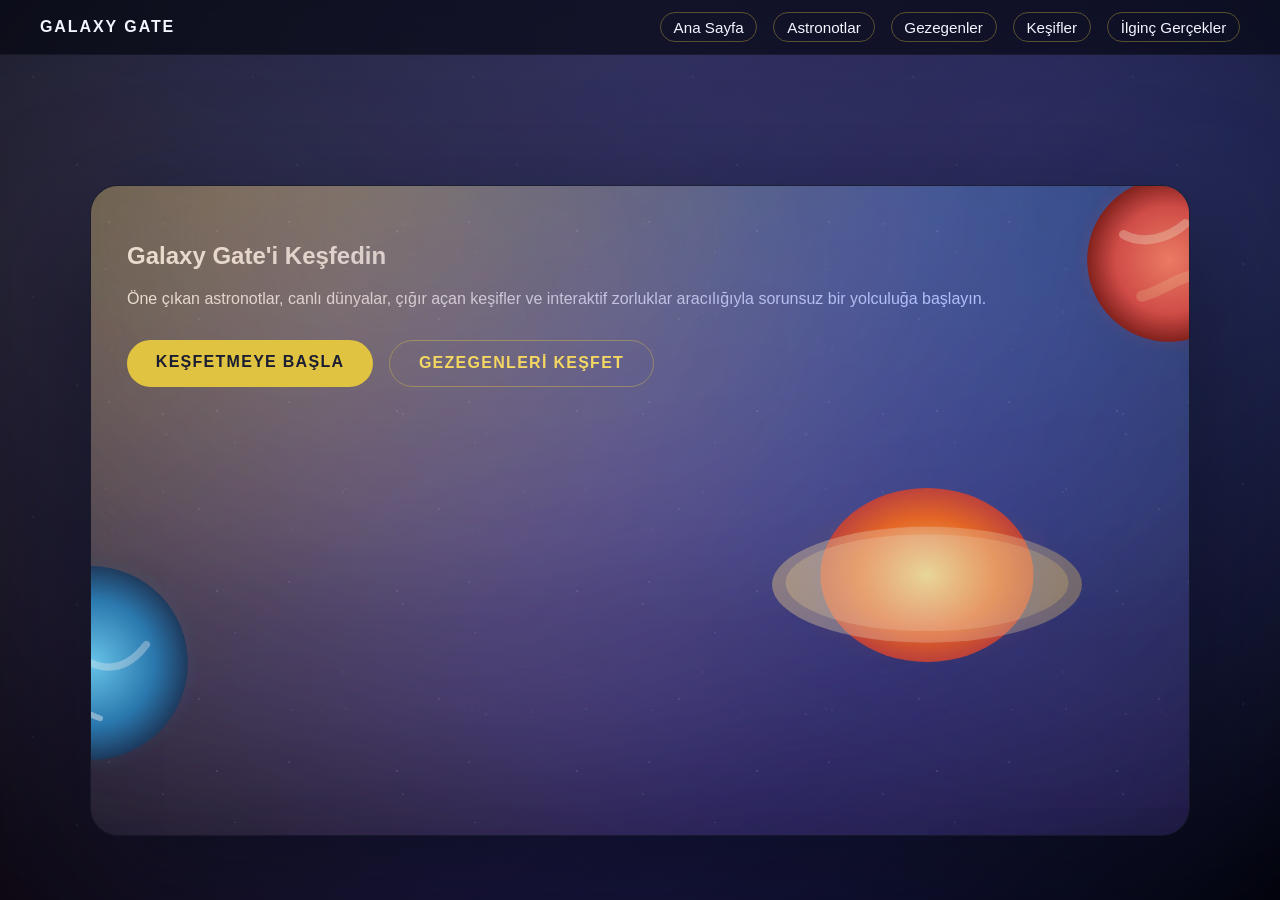
==== index.html @ 599e524f "Fix Vercel deployment: Move index.html to root and update all paths" ====
<!DOCTYPE html>
<html lang="tr">
  <head>
    <meta charset="utf-8">
    <meta name="viewport" content="width=device-width, initial-scale=1">
    <title>Galaxy Gate</title>
    <link rel="stylesheet" href="CSS/home.css">
  </head>
  <body>
    <header class="top-bar">
      <div class="top-bar__brand">Galaxy Gate</div>
      <nav class="top-bar__nav">
        <a href="#hero">Ana Sayfa</a>
        <a href="#astronauts">Astronotlar</a>
        <a href="#planets">Gezegenler</a>
        <a href="#discoveries">Keşifler</a>
        <a href="#facts">İlginç Gerçekler</a>
      </nav>
    </header>

    <main class="sections">
      <section id="hero" class="gg-section gg-section--hero is-active">
        <div class="section-inner">
          <div class="hero-backdrop">
            <div class="hero-backdrop__gradient"></div>
            <div class="hero-backdrop__stars"></div>
            <img src="images/planets/backdrop-blue.svg" alt="Mavi gezegen" class="hero-backdrop__planet hero-backdrop__planet--blue">
            <img src="images/planets/backdrop-red.svg" alt="Kırmızı gezegen" class="hero-backdrop__planet hero-backdrop__planet--red">
          </div>
          <div class="hero-background"></div>
          <div class="hero-sky"></div>
          <div class="hero-stars"></div>
          <div class="hero-celestials">
            <img src="images/planets/earth.svg" alt="Dünya" class="hero-planet hero-planet--earth">
            <img src="images/planets/mars.svg" alt="Mars" class="hero-planet hero-planet--mars">
            <img src="images/planets/saturn.svg" alt="Satürn" class="hero-planet hero-planet--saturn">
          </div>
          <div class="section-content">
            <h1>Galaxy Gate'i Keşfedin</h1>
            <p>Öne çıkan astronotlar, canlı dünyalar, çığır açan keşifler ve interaktif zorluklar aracılığıyla sorunsuz bir yolculuğa başlayın.</p>
            <div class="cta-row">
              <a href="#astronauts" class="cta">Keşfetmeye Başla</a>
              <a href="HTML/planets.html" class="cta cta--secondary">Gezegenleri Keşfet</a>
            </div>
          </div>
        </div>
      </section>

      <section id="astronauts" class="gg-section feature-section">
        <div class="feature-content">
          <h2 class="section-title">Astronotlar</h2>
          <p class="section-subtitle">Uzayı keşfeden cesur kaşifleri tanıyın</p>
          
          <div class="astronauts-preview">
            <div class="astronaut-preview-card">
              <img src="images/astronauts/neil-armstrong.jpg" alt="Neil Armstrong">
              <div class="card-info">
                <h4>Neil Armstrong</h4>
                <p>Ay'da yürüyen ilk kişi</p>
              </div>
            </div>
            <div class="astronaut-preview-card">
              <img src="images/astronauts/chris-hadfield.jpg" alt="Chris Hadfield">
              <div class="card-info">
                <h4>Chris Hadfield</h4>
                <p>ISS Komutanı</p>
              </div>
            </div>
            <div class="astronaut-preview-card">
              <img src="images/astronauts/christina-koch.jpg" alt="Christina Koch">
              <div class="card-info">
                <h4>Christina Koch</h4>
                <p>Rekor kıran astronot</p>
              </div>
            </div>
            <div class="astronaut-preview-card">
              <img src="images/astronauts/thomas-pesquet.jpg" alt="Thomas Pesquet">
              <div class="card-info">
                <h4>Thomas Pesquet</h4>
                <p>ESA Astronotu</p>
              </div>
            </div>
          </div>
          
          <div class="cta-center">
            <a href="HTML/astronauts.html" class="cta">Tüm Astronotları Gör</a>
          </div>
        </div>
      </section>

      <section id="planets" class="gg-section feature-section">
        <div class="feature-content">
          <h2 class="section-title">Gezegenler</h2>
          <p class="section-subtitle">Güneş sistemimizdeki sekiz gezegeni keşfedin</p>
          
          <div class="planets-preview">
            <div class="planet-preview-item">
              <span class="planet-icon">☿️</span>
              <h4>Merkür</h4>
              <p>En yakın gezegen</p>
            </div>
            <div class="planet-preview-item">
              <span class="planet-icon">♀️</span>
              <h4>Venüs</h4>
              <p>En sıcak gezegen</p>
            </div>
            <div class="planet-preview-item">
              <span class="planet-icon">🌍</span>
              <h4>Dünya</h4>
              <p>Evimiz</p>
            </div>
            <div class="planet-preview-item">
              <span class="planet-icon">♂️</span>
              <h4>Mars</h4>
              <p>Kırmızı gezegen</p>
            </div>
            <div class="planet-preview-item">
              <span class="planet-icon">♃</span>
              <h4>Jüpiter</h4>
              <p>En büyük gezegen</p>
            </div>
            <div class="planet-preview-item">
              <span class="planet-icon">♄</span>
              <h4>Satürn</h4>
              <p>Halkalı gezegen</p>
            </div>
            <div class="planet-preview-item">
              <span class="planet-icon">♅</span>
              <h4>Uranüs</h4>
              <p>Yan yatık gezegen</p>
            </div>
            <div class="planet-preview-item">
              <span class="planet-icon">♆</span>
              <h4>Neptün</h4>
              <p>En uzak gezegen</p>
            </div>
          </div>
          
          <div class="cta-center">
            <a href="HTML/planets.html" class="cta">Tüm Gezegenleri Keşfet</a>
          </div>
        </div>
      </section>

      <section id="discoveries" class="gg-section feature-section">
        <div class="feature-content">
          <h2 class="section-title">Keşifler</h2>
          <p class="section-subtitle">NASA'nın ötegezegen keşiflerini keşfedin</p>
          
          <div class="feature-grid">
            <div class="feature-card">
              <h3>Proxima Centauri b</h3>
              <p>Dünya'ya sadece 4.2 ışık yılı uzaklıkta bilinen en yakın ötegezegen, potansiyel olarak yaşanabilir kayalık dünya.</p>
              <a href="HTML/discoveries.html">Daha Fazla Bilgi</a>
            </div>
            <div class="feature-card">
              <h3>TRAPPIST-1 Sistemi</h3>
              <p>Yedi Dünya boyutundaki gezegenden oluşan ünlü sistem, yaşamı destekleme potansiyeli yüksek.</p>
              <a href="HTML/discoveries.html">Daha Fazla Bilgi</a>
            </div>
            <div class="feature-card">
              <h3>Kepler-452b</h3>
              <p>"Dünya 2.0" olarak adlandırılan, Güneş benzeri bir yıldızın etrafındaki yaşanabilir bölgede kayalık gezegen.</p>
              <a href="HTML/discoveries.html">Daha Fazla Bilgi</a>
            </div>
          </div>
        </div>
      </section>

      <section id="facts" class="gg-section feature-section">
        <div class="feature-content">
          <h2 class="section-title">İlginç Gerçekler</h2>
          <p class="section-subtitle">Uzayın büyüleyici dünyasından şaşırtıcı bilgiler keşfedin</p>
          
          <div class="feature-grid">
            <div class="feature-card">
              <h3>🌍 Dünya'nın Hızı</h3>
              <p>Dünya, Güneş etrafında saatte yaklaşık 107,000 km hızla dönüyor. Bu, bir jet uçağından 30 kat daha hızlı!</p>
              <a href="HTML/facts.html">Daha Fazla Bilgi</a>
            </div>
            <div class="feature-card">
              <h3>☀️ Güneş'in Büyüklüğü</h3>
              <p>Güneş o kadar büyük ki, içine 1.3 milyon Dünya sığabilir. Kütlesi Güneş sisteminin %99.86'sını oluşturur.</p>
              <a href="HTML/facts.html">Daha Fazla Bilgi</a>
            </div>
            <div class="feature-card">
              <h3>🪐 Satürn'ün Halkaları</h3>
              <p>Satürn'ün halkaları çoğunlukla buz parçacıklarından oluşur. Bazı parçacıklar bir ev kadar büyük olabilir!</p>
              <a href="HTML/facts.html">Daha Fazla Bilgi</a>
            </div>
          </div>
        </div>
      </section>

      <section id="footer" class="gg-section">
        <div class="section-inner section-inner--foot">
          <div class="section-content">
            <h2 class="footer-heading">Galaxy Gate</h2>
            <p class="footer-description">Uzay meraklıları ve meraklı zihinler için hafif bir destinasyon. Canlı arşivlere, canlı gezegen turlarına ve interaktif zorluklara dalın.</p>
            <p class="footer-links">
              <a href="HTML/astronauts.html">Astronotlar</a>
              <a href="HTML/planets.html">Gezegenler</a>
              <a href="HTML/discoveries.html">Keşifler</a>
              <a href="HTML/facts.html">İlginç Gerçekler</a>
            </p>
          </div>
        </div>
      </section>
    </main>
  </body>
</html>
---- CSS/home.css ----
:root {
  color-scheme: dark;
  --bg-gradient: radial-gradient(circle at top, #1c2040 0%, #050713 70%, #010104 100%);
  --text-primary: #f3f5ff;
  --text-secondary: #c3c6f2;
  --accent: #e0c341;
  --accent-strong: #f5d861;
  --surface: rgba(7, 9, 18, 0.72);
  --card-bg: rgba(12, 14, 28, 0.85);
  --border-light: rgba(255, 255, 255, 0.05);
  --shadow: 0 20px 60px rgba(0, 0, 0, 0.4);
  --transition: 320ms cubic-bezier(0.22, 1, 0.36, 1);
  --transition-fast: 200ms cubic-bezier(0.22, 1, 0.36, 1);
  --font-primary: "Segoe UI", "Cairo", sans-serif;
  --top-offset: clamp(4.5rem, 9vh, 5.5rem);
}

*,
*::before,
*::after {
  box-sizing: border-box;
}

html {
  scroll-behavior: smooth;
}

html,
body {
  margin: 0;
  padding: 0;
  background: radial-gradient(circle at 20% 20%, rgba(64, 76, 168, 0.25), transparent 55%),
    radial-gradient(circle at 80% 15%, rgba(128, 83, 196, 0.22), transparent 60%),
    radial-gradient(circle at 50% 80%, rgba(18, 37, 112, 0.35), transparent 70%),
    var(--bg-gradient);
  color: var(--text-primary);
  font-family: var(--font-primary);
  overflow-y: auto;
  overflow-x: hidden;
  min-height: 100vh;
}

body::before {
  content: "";
  position: fixed;
  inset: -10% -20% -30% -20%;
  background: radial-gradient(circle at 10% 15%, rgba(255, 198, 92, 0.15), transparent 55%),
    radial-gradient(circle at 85% 20%, rgba(73, 135, 255, 0.28), transparent 45%),
    radial-gradient(circle at 40% 75%, rgba(151, 85, 255, 0.18), transparent 60%);
  filter: blur(140px);
  opacity: 0.75;
  pointer-events: none;
  z-index: 0;
}

body::after {
  content: "";
  position: fixed;
  inset: 0;
  background-image:
    radial-gradient(1px 1px at 15% 35%, rgba(255, 255, 255, 0.45), transparent),
    radial-gradient(1.4px 1.4px at 65% 20%, rgba(255, 255, 255, 0.35), transparent),
    radial-gradient(1.2px 1.2px at 35% 75%, rgba(255, 255, 255, 0.4), transparent);
  background-size: 220px 220px;
  mix-blend-mode: screen;
  opacity: 0.35;
  animation: driftStars 28s linear infinite;
  pointer-events: none;
  z-index: 0;
}

a {
  color: inherit;
  text-decoration: none;
}

a:focus-visible,
button:focus-visible {
  outline: 3px solid var(--accent);
  outline-offset: 4px;
}

.top-bar {
  position: fixed;
  top: 0;
  left: 0;
  right: 0;
  z-index: 30;
  display: flex;
  align-items: center;
  justify-content: space-between;
  padding: 0.75rem 2.5rem;
  background: rgba(4, 6, 15, 0.65);
  backdrop-filter: blur(18px);
  border-bottom: 1px solid rgba(255, 255, 255, 0.04);
}

.top-bar__brand {
  font-weight: 700;
  letter-spacing: 0.12em;
  text-transform: uppercase;
}

.top-bar__nav {
  display: flex;
  align-items: center;
  gap: 1rem;
  font-size: 0.95rem;
  flex-wrap: wrap;
}

.top-bar__nav a {
  padding: 0.35rem 0.8rem;
  border-radius: 999px;
  border: 1px solid rgba(224, 195, 65, 0.35);
  transition: background 200ms ease, color 200ms ease;
}

.top-bar__nav a:hover,
.top-bar__nav a:focus-visible {
  background: rgba(224, 195, 65, 0.16);
  color: var(--accent-strong);
}

.sections {
  position: relative;
  height: 100vh;
  overflow-y: auto;
  scroll-snap-type: y mandatory;
  scroll-behavior: smooth;
  padding-left: 0;
  perspective: 1200px;
  scroll-padding-top: var(--top-offset);
  z-index: 1;
}

.gg-section:first-of-type {
  padding-top: calc(6.5rem + var(--top-offset));
}

.gg-section {
  min-height: 100vh;
  scroll-snap-align: start;
  position: relative;
  display: flex;
  align-items: stretch;
  padding: 6.5rem 6vw 4rem;
  transform-style: preserve-3d;
  transform: translateZ(0) scale(1) !important;
  transition: transform var(--transition), opacity var(--transition);
  opacity: 1 !important;
}

.gg-section.is-active {
  transform: translateZ(0) scale(1);
  opacity: 1;
}

.feature-section {
  min-height: 100vh;
  display: flex;
  align-items: center;
  justify-content: center;
  padding: 6.5rem 6vw 4rem;
  transform: translateZ(0) scale(1) !important;
  opacity: 1 !important;
}

.gg-section--hero .section-inner {
  background: rgba(8, 10, 24, 0.72);
  border: 1px solid var(--border-light);
  box-shadow: 0 40px 120px rgba(7, 9, 20, 0.55);
}

.section-inner {
  position: relative;
  width: min(1100px, 100%);
  margin-left: auto;
  margin-right: auto;
  padding: clamp(2rem, 4vh, 3rem);
  background: var(--surface);
  border-radius: 28px;
  border: 1px solid rgba(255, 255, 255, 0.04);
  box-shadow: var(--shadow);
  display: flex;
  flex-direction: column;
  gap: 2rem;
  overflow: hidden;
}

.section-inner::before {
  content: "";
  position: absolute;
  inset: -40% -20% 40% -20%;
  background: radial-gradient(circle at 30% 20%, rgba(224, 195, 65, 0.25), transparent 55%),
    radial-gradient(circle at 80% 10%, rgba(99, 147, 255, 0.18), transparent 55%),
    radial-gradient(circle at 50% 80%, rgba(91, 66, 255, 0.12), transparent 65%);
  filter: blur(40px);
  opacity: 0.85;
  pointer-events: none;
}

.section-inner::after {
  content: "";
  position: absolute;
  inset: 0;
  background-image: 
    radial-gradient(1px 1px at 10% 20%, rgba(255, 255, 255, 0.6), transparent),
    radial-gradient(1.5px 1.5px at 70% 25%, rgba(255, 255, 255, 0.4), transparent),
    radial-gradient(1px 1px at 40% 70%, rgba(255, 255, 255, 0.35), transparent);
  background-size: 180px 180px;
  mix-blend-mode: screen;
  opacity: 0.45;
  pointer-events: none;
  animation: driftStars 18s linear infinite;
}

@keyframes driftStars {
  from {
    background-position: 0 0, 0 0, 0 0;
  }
  to {
    background-position: 120px 160px, -140px 120px, 80px -140px;
  }
}

.cta-row {
  display: flex;
  flex-wrap: wrap;
  gap: 1rem;
  margin-top: 2rem;
}

.cta {
  position: relative;
  overflow: hidden;
  padding: 0.85rem 1.8rem;
  border-radius: 999px;
  background: var(--accent);
  color: #1b1d31;
  font-weight: 700;
  letter-spacing: 0.08em;
  text-transform: uppercase;
}

.cta--secondary {
  background: transparent;
  border: 1px solid rgba(224, 195, 65, 0.4);
  color: var(--accent-strong);
}

.cta::after {
  content: "";
  position: absolute;
  inset: 0;
  background: linear-gradient(120deg, rgba(255, 255, 255, 0.35) 0%, rgba(255, 255, 255, 0) 40%);
  transform: translateX(-100%);
  transition: transform 500ms ease;
}

.cta:hover::after {
  transform: translateX(120%);
}

.hero-background {
  position: absolute;
  inset: -25% -15%;
  background: radial-gradient(circle at 30% 20%, rgba(255, 215, 125, 0.28), transparent 55%),
    radial-gradient(circle at 70% 15%, rgba(96, 140, 255, 0.22), transparent 60%),
    radial-gradient(circle at 50% 85%, rgba(146, 91, 255, 0.18), transparent 70%);
  filter: blur(60px);
  opacity: 0.9;
  animation: heroPulse 16s ease-in-out infinite;
  pointer-events: none;
}

@keyframes heroPulse {
  0%, 100% {
    transform: scale(0.95);
    opacity: 0.8;
  }
  50% {
    transform: scale(1.05);
    opacity: 1;
  }
}

@media (max-width: 1100px) {
  .sections {
    padding-left: 0;
  }
}

@media (max-width: 780px) {
  body {
    overflow: auto;
  }

  .top-bar {
    padding: 0.65rem 1.2rem;
    flex-wrap: wrap;
    gap: 0.75rem;
  }

  .top-bar__nav {
    flex-wrap: wrap;
    justify-content: flex-start;
  }

  .sections {
    height: auto;
    overflow: visible;
    perspective: none;
  }

  .gg-section {
    min-height: auto;
    padding: 6rem 1.8rem 3rem;
    transform: none !important;
    opacity: 1 !important;
  }
}

@media (prefers-reduced-motion: reduce) {
  *,
  *::before,
  *::after {
    animation-duration: 0.01ms !important;
    animation-iteration-count: 1 !important;
    transition-duration: 0.01ms !important;
    scroll-behavior: auto !important;
  }

  .sections {
    perspective: none;
  }

  .gg-section {
    transform: none !important;
    opacity: 1 !important;
  }
}

.hero-sky {
  position: absolute;
  inset: -40% -25% 10% -25%;
  background:
    radial-gradient(circle at 20% 15%, rgba(255, 238, 186, 0.12), transparent 45%),
    radial-gradient(circle at 75% 20%, rgba(110, 182, 255, 0.18), transparent 50%),
    radial-gradient(circle at 40% 85%, rgba(117, 94, 255, 0.22), transparent 65%);
  filter: blur(70px);
  opacity: 0.85;
  animation: heroDrift 26s ease-in-out infinite;
  pointer-events: none;
}

.hero-stars {
  position: absolute;
  inset: 0;
  background-image: radial-gradient(1px 1px at 30% 20%, rgba(255, 255, 255, 0.6), transparent),
    radial-gradient(1px 1px at 60% 35%, rgba(255, 255, 255, 0.4), transparent),
    radial-gradient(1.5px 1.5px at 45% 70%, rgba(255, 255, 255, 0.35), transparent);
  background-size: 240px 190px;
  animation: driftStars 20s linear infinite reverse;
  pointer-events: none;
  opacity: 0.45;
}

@keyframes heroDrift {
  0%, 100% {
    transform: translate3d(0, 0, 0) scale(0.98);
  }
  50% {
    transform: translate3d(6%, -4%, 0) scale(1.04);
  }
}

.hero-celestials {
  position: absolute;
  inset: 0;
  pointer-events: none;
  z-index: 1;
}

.hero-planet {
  position: absolute;
  opacity: 0.9;
  animation: floatPlanet 18s ease-in-out infinite;
}

.hero-planet--earth {
  width: 240px;
  bottom: 8%;
  left: -120px;
  animation-delay: -4s;
}

.hero-planet--mars {
  width: 200px;
  top: -4%;
  right: -80px;
  animation-duration: 22s;
  animation-delay: -8s;
}

.hero-planet--saturn {
  width: 310px;
  top: 42%;
  left: 62%;
  max-width: 45vw;
  transform-origin: center;
  animation-duration: 24s;
  animation-delay: -2s;
}

@keyframes floatPlanet {
  0%, 100% {
    transform: translate3d(0, 0, 0) scale(1);
  }
  50% {
    transform: translate3d(0, -16px, 0) scale(1.03);
  }
}

.hero-backdrop {
  position: absolute;
  inset: -20% -25% -10% -25%;
  overflow: visible;
  z-index: 0;
  pointer-events: none;
}

.hero-backdrop__gradient {
  position: absolute;
  inset: 0;
  background:
    radial-gradient(circle at 15% 35%, rgba(255, 214, 163, 0.25), transparent 55%),
    radial-gradient(circle at 65% 20%, rgba(115, 173, 255, 0.18), transparent 60%),
    radial-gradient(circle at 85% 70%, rgba(141, 98, 255, 0.22), transparent 65%);
  filter: blur(55px);
  opacity: 0.75;
  animation: heroGlow 28s ease-in-out infinite;
}

@keyframes heroGlow {
  0%, 100% {
    transform: translate3d(0, 0, 0) scale(1);
  }
  50% {
    transform: translate3d(-6%, 4%, 0) scale(1.04);
  }
}

.hero-backdrop__stars {
  position: absolute;
  inset: -10% -10% -10% -5%;
  background-image:
    radial-gradient(1px 1px at 10% 10%, rgba(255, 255, 255, 0.45), transparent),
    radial-gradient(1.2px 1.2px at 55% 35%, rgba(255, 255, 255, 0.35), transparent),
    radial-gradient(1px 1px at 80% 70%, rgba(255, 255, 255, 0.4), transparent),
    radial-gradient(2px 2px at 35% 65%, rgba(255, 255, 255, 0.22), transparent);
  background-size: 180px 180px, 240px 220px, 210px 200px, 320px 280px;
  animation: driftStars 30s linear infinite;
  mix-blend-mode: screen;
  opacity: 0.4;
}

.hero-backdrop__planet {
  position: absolute;
  opacity: 0.65;
  animation: floatPlanet 26s ease-in-out infinite;
}

.hero-backdrop__planet--blue {
  width: clamp(120px, 18vw, 220px);
  bottom: -18%;
  left: -12%;
  animation-delay: -5s;
}

.hero-backdrop__planet--red {
  width: clamp(140px, 20vw, 240px);
  top: -22%;
  right: -10%;
  animation-duration: 32s;
  animation-delay: -12s;
}

.section-inner--foot {
  max-width: min(960px, 90vw);
  margin-left: auto;
  margin-right: auto;
  padding: clamp(2.6rem, 6vh, 4rem) clamp(2.5rem, 6vw, 4.8rem);
  background: rgba(10, 14, 30, 0.78);
  border-radius: 34px;
  border: 1px solid var(--border-light);
  box-shadow: 0 40px 140px rgba(7, 10, 26, 0.55);
  position: relative;
  overflow: hidden;
}

.section-inner--foot::before {
  content: "";
  position: absolute;
  inset: -40% -20% 30% -20%;
  background:
    radial-gradient(circle at 25% 20%, rgba(255, 221, 150, 0.26), transparent 60%),
    radial-gradient(circle at 70% 15%, rgba(145, 170, 255, 0.18), transparent 60%),
    radial-gradient(circle at 55% 85%, rgba(147, 104, 255, 0.22), transparent 65%);
  filter: blur(50px);
  opacity: 0.75;
  pointer-events: none;
}

.section-inner--foot::after {
  content: "";
  position: absolute;
  inset: 0;
  background-image:
    radial-gradient(1px 1px at 15% 20%, rgba(255, 255, 255, 0.5), transparent),
    radial-gradient(1.2px 1.2px at 65% 25%, rgba(255, 255, 255, 0.35), transparent),
    radial-gradient(1px 1px at 45% 75%, rgba(255, 255, 255, 0.4), transparent);
  background-size: 200px 200px;
  mix-blend-mode: screen;
  opacity: 0.35;
  pointer-events: none;
}

.footer-heading {
  font-size: clamp(2.4rem, 5vw, 3.1rem);
  margin-bottom: 1rem;
}

.footer-description {
  font-size: clamp(1.05rem, 2.2vh, 1.2rem);
  color: rgba(243, 245, 255, 0.8);
  max-width: 540px;
  line-height: 1.7;
}

.footer-links {
  display: flex;
  gap: 1.4rem;
  flex-wrap: wrap;
  margin-top: 1.8rem;
  font-weight: 600;
}

.footer-links a {
  color: var(--accent-strong);
  border-bottom: 1px solid rgba(224, 195, 65, 0.35);
  padding-bottom: 0.25rem;
  transition: color 220ms ease, border-color 220ms ease;
}

.footer-links a:hover {
  color: #fff4c4;
  border-color: rgba(255, 244, 196, 0.7);
}

/* Index page specific styles */

.feature-content {
  width: min(1100px, 100%);
  margin: 0 auto;
}

.section-title {
  text-align: center;
  color: var(--accent);
  font-size: clamp(2rem, 5vw, 3rem);
  margin-bottom: 1rem;
}

.section-subtitle {
  text-align: center;
  color: var(--text-secondary);
  font-size: clamp(1rem, 2vw, 1.3rem);
  margin-bottom: 3rem;
  max-width: 700px;
  margin-left: auto;
  margin-right: auto;
}

.feature-grid {
  display: grid;
  grid-template-columns: repeat(auto-fit, minmax(280px, 1fr));
  gap: 2rem;
  margin-top: 3rem;
}

.feature-card {
  background: var(--card-bg);
  border-radius: 1rem;
  padding: 2rem;
  text-align: center;
  box-shadow: 0 20px 60px rgba(0, 0, 0, 0.4);
  transition: transform 0.3s ease, box-shadow 0.3s ease;
  border: 1px solid var(--border-light);
}

.feature-card:hover {
  transform: translateY(-10px);
  box-shadow: 0 30px 80px rgba(224, 195, 65, 0.2);
}

.feature-card h3 {
  color: var(--accent);
  margin-bottom: 1rem;
  font-size: 1.5rem;
}

.feature-card p {
  color: var(--text-secondary);
  line-height: 1.6;
  margin-bottom: 1.5rem;
}

.feature-card a {
  display: inline-block;
  padding: 0.75rem 2rem;
  background: var(--accent);
  color: #050713;
  border-radius: 0.5rem;
  font-weight: bold;
  transition: background 0.3s ease;
  text-decoration: none;
}

.feature-card a:hover {
  background: var(--accent-strong);
}

.astronauts-preview {
  display: grid;
  grid-template-columns: repeat(auto-fit, minmax(200px, 1fr));
  gap: 1.5rem;
  margin-top: 2rem;
}

.astronaut-preview-card {
  background: var(--card-bg);
  border-radius: 0.75rem;
  overflow: hidden;
  box-shadow: 0 10px 30px rgba(0, 0, 0, 0.3);
  transition: transform 0.3s ease;
  border: 1px solid var(--border-light);
}

.astronaut-preview-card:hover {
  transform: scale(1.05);
}

.astronaut-preview-card img {
  width: 100%;
  height: 250px;
  object-fit: cover;
}

.astronaut-preview-card .card-info {
  padding: 1rem;
  text-align: center;
}

.astronaut-preview-card h4 {
  color: var(--accent);
  margin: 0;
  font-size: 1rem;
}

.astronaut-preview-card p {
  color: var(--text-secondary);
  font-size: 0.9rem;
  margin: 0.5rem 0 0 0;
}

.planets-preview {
  display: grid;
  grid-template-columns: repeat(auto-fit, minmax(150px, 1fr));
  gap: 2rem;
  margin-top: 2rem;
}

.planet-preview-item {
  text-align: center;
  padding: 1.5rem;
  background: var(--card-bg);
  border-radius: 1rem;
  transition: transform 0.3s ease;
  border: 1px solid var(--border-light);
}

.planet-preview-item:hover {
  transform: translateY(-10px);
}

.planet-preview-item .planet-icon {
  font-size: 4rem;
  margin-bottom: 1rem;
  display: block;
}

.planet-preview-item h4 {
  color: var(--accent);
  margin-top: 1rem;
  margin-bottom: 0.5rem;
}

.planet-preview-item p {
  color: var(--text-secondary);
  font-size: 0.9rem;
  margin: 0;
}

.cta-center {
  text-align: center;
  margin-top: 3rem;
}
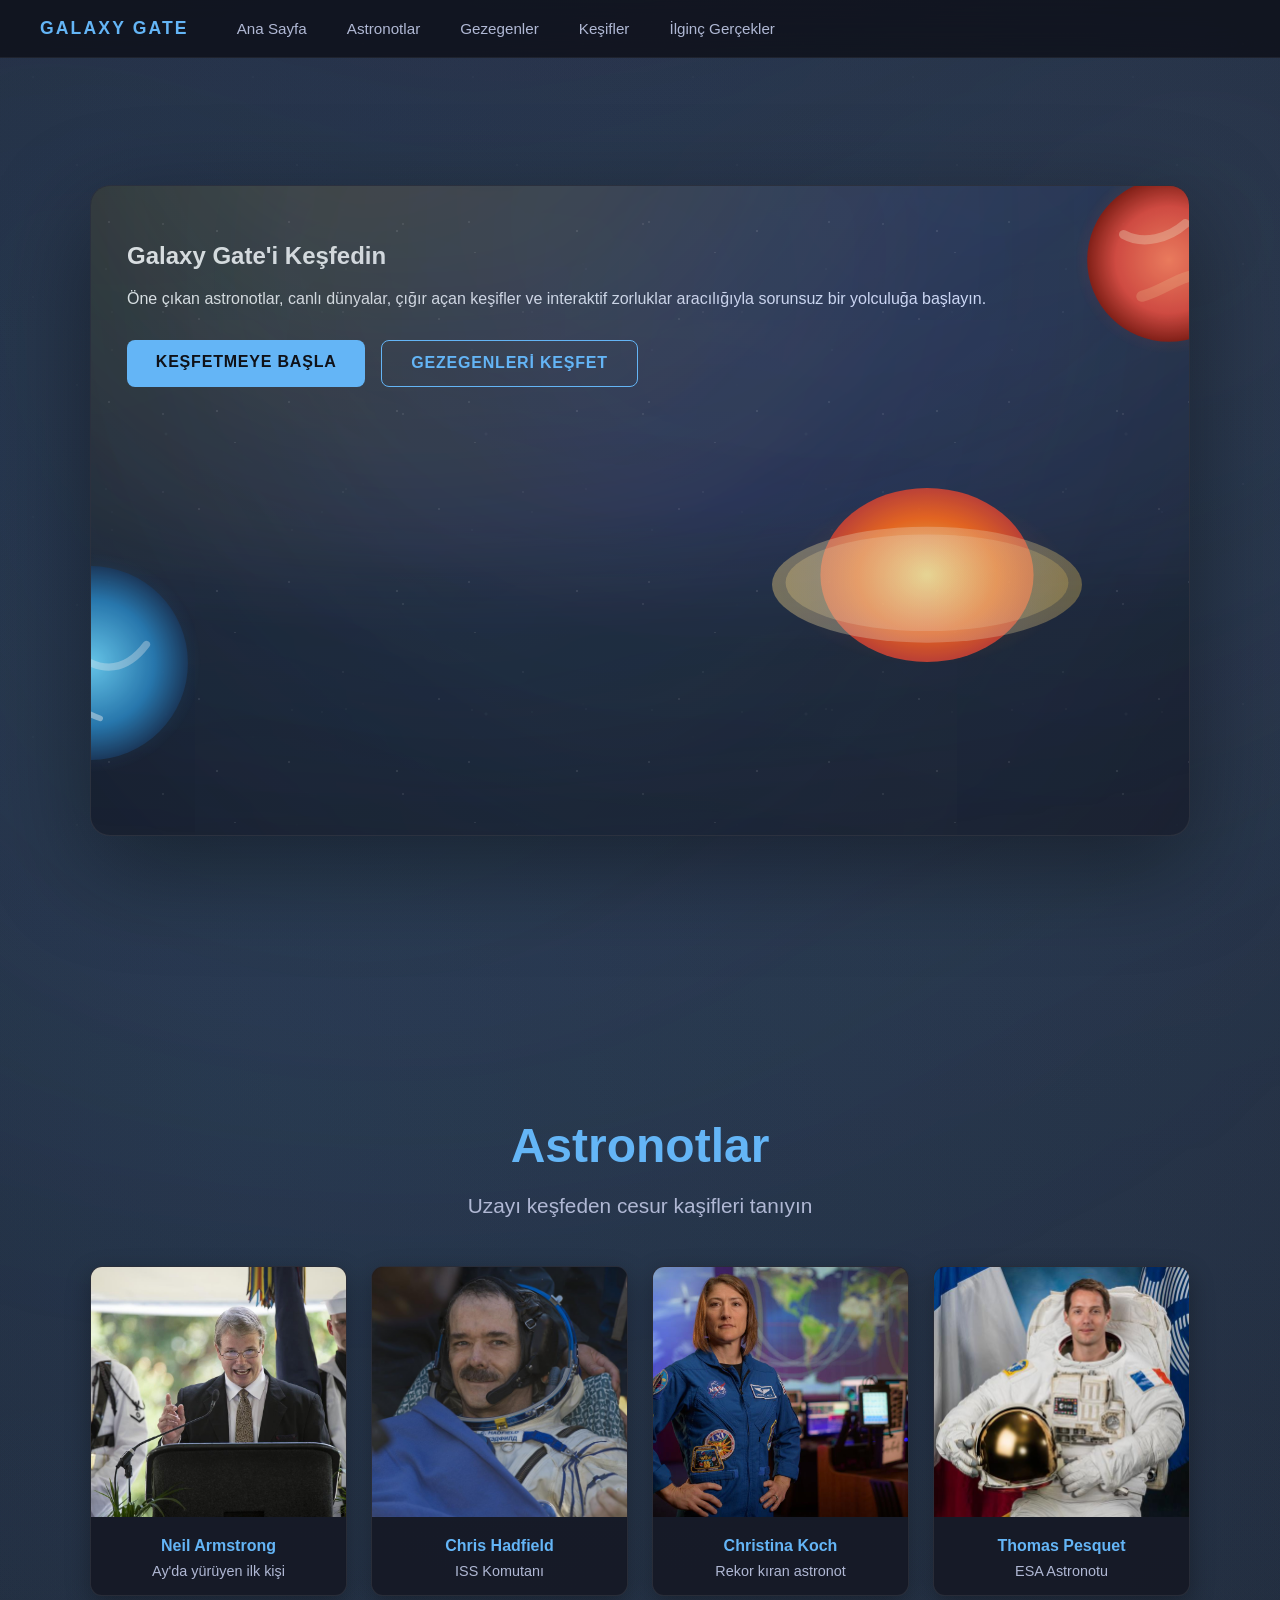
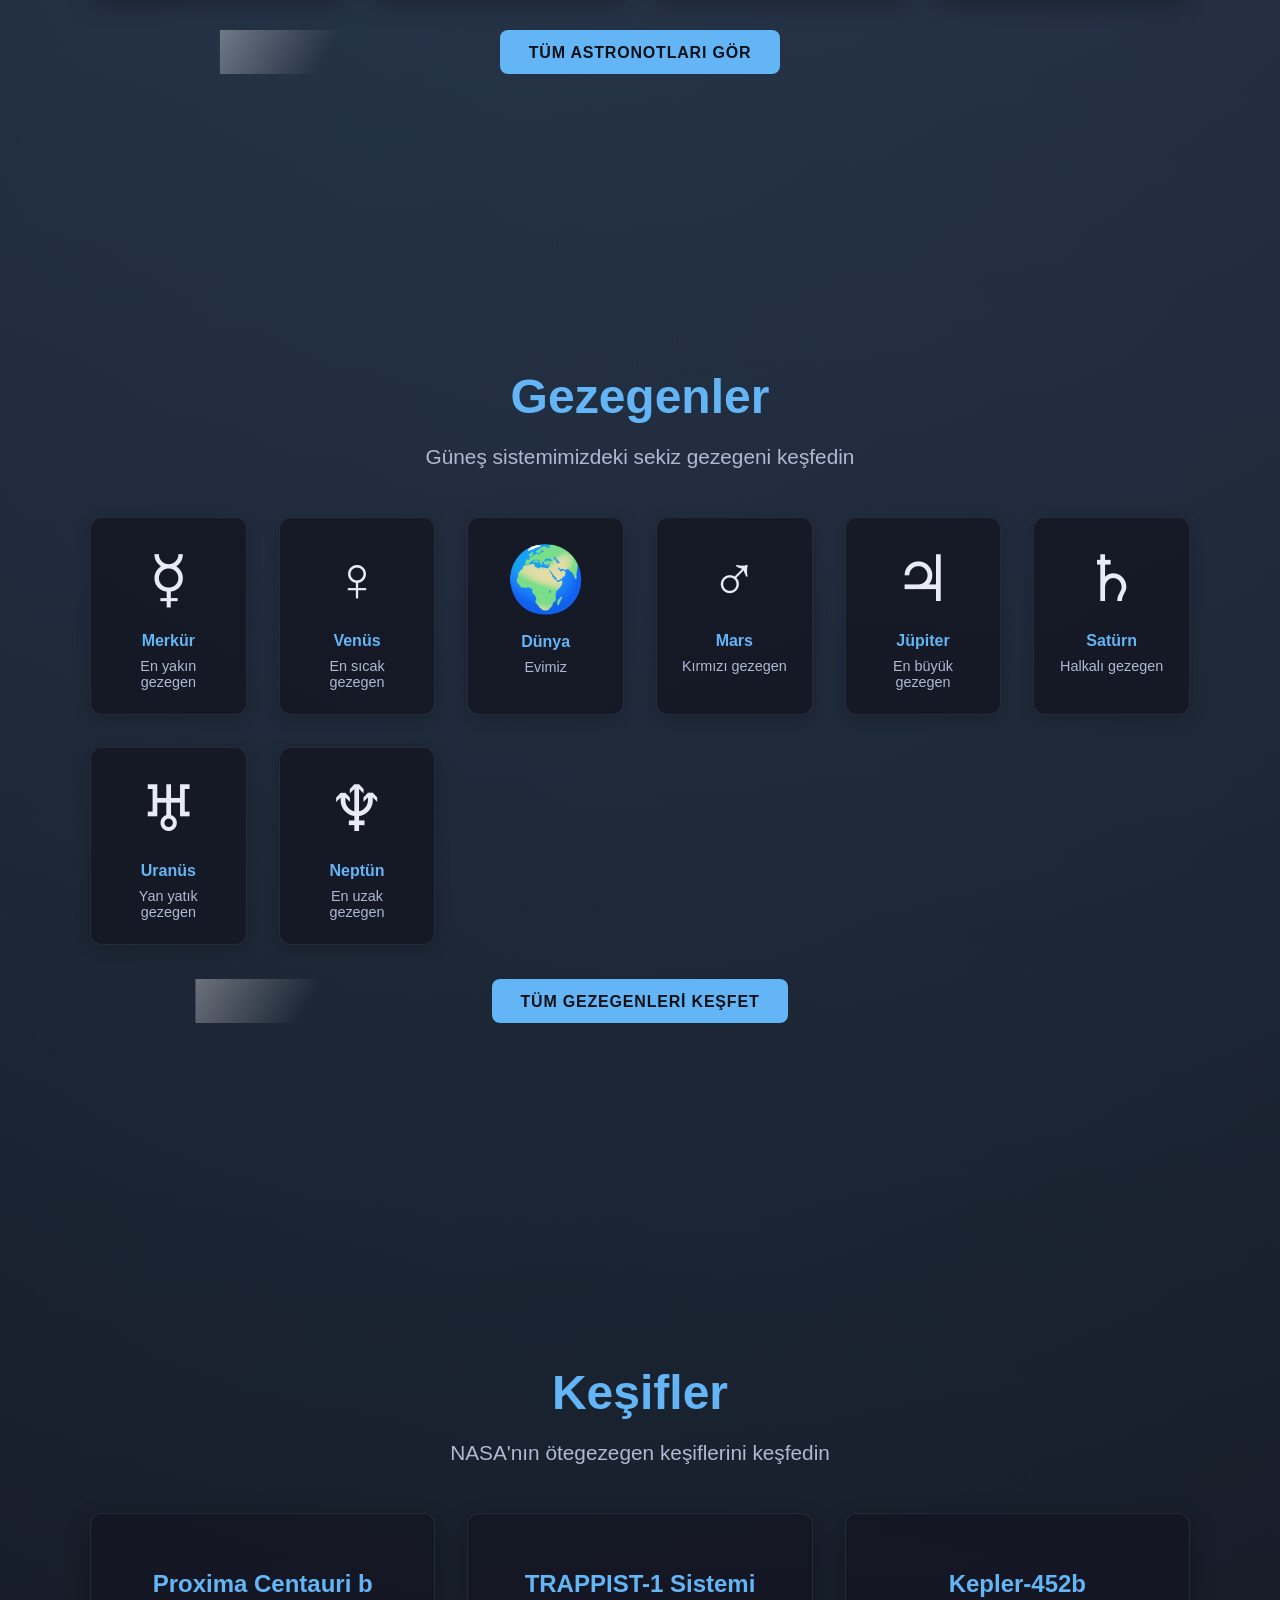
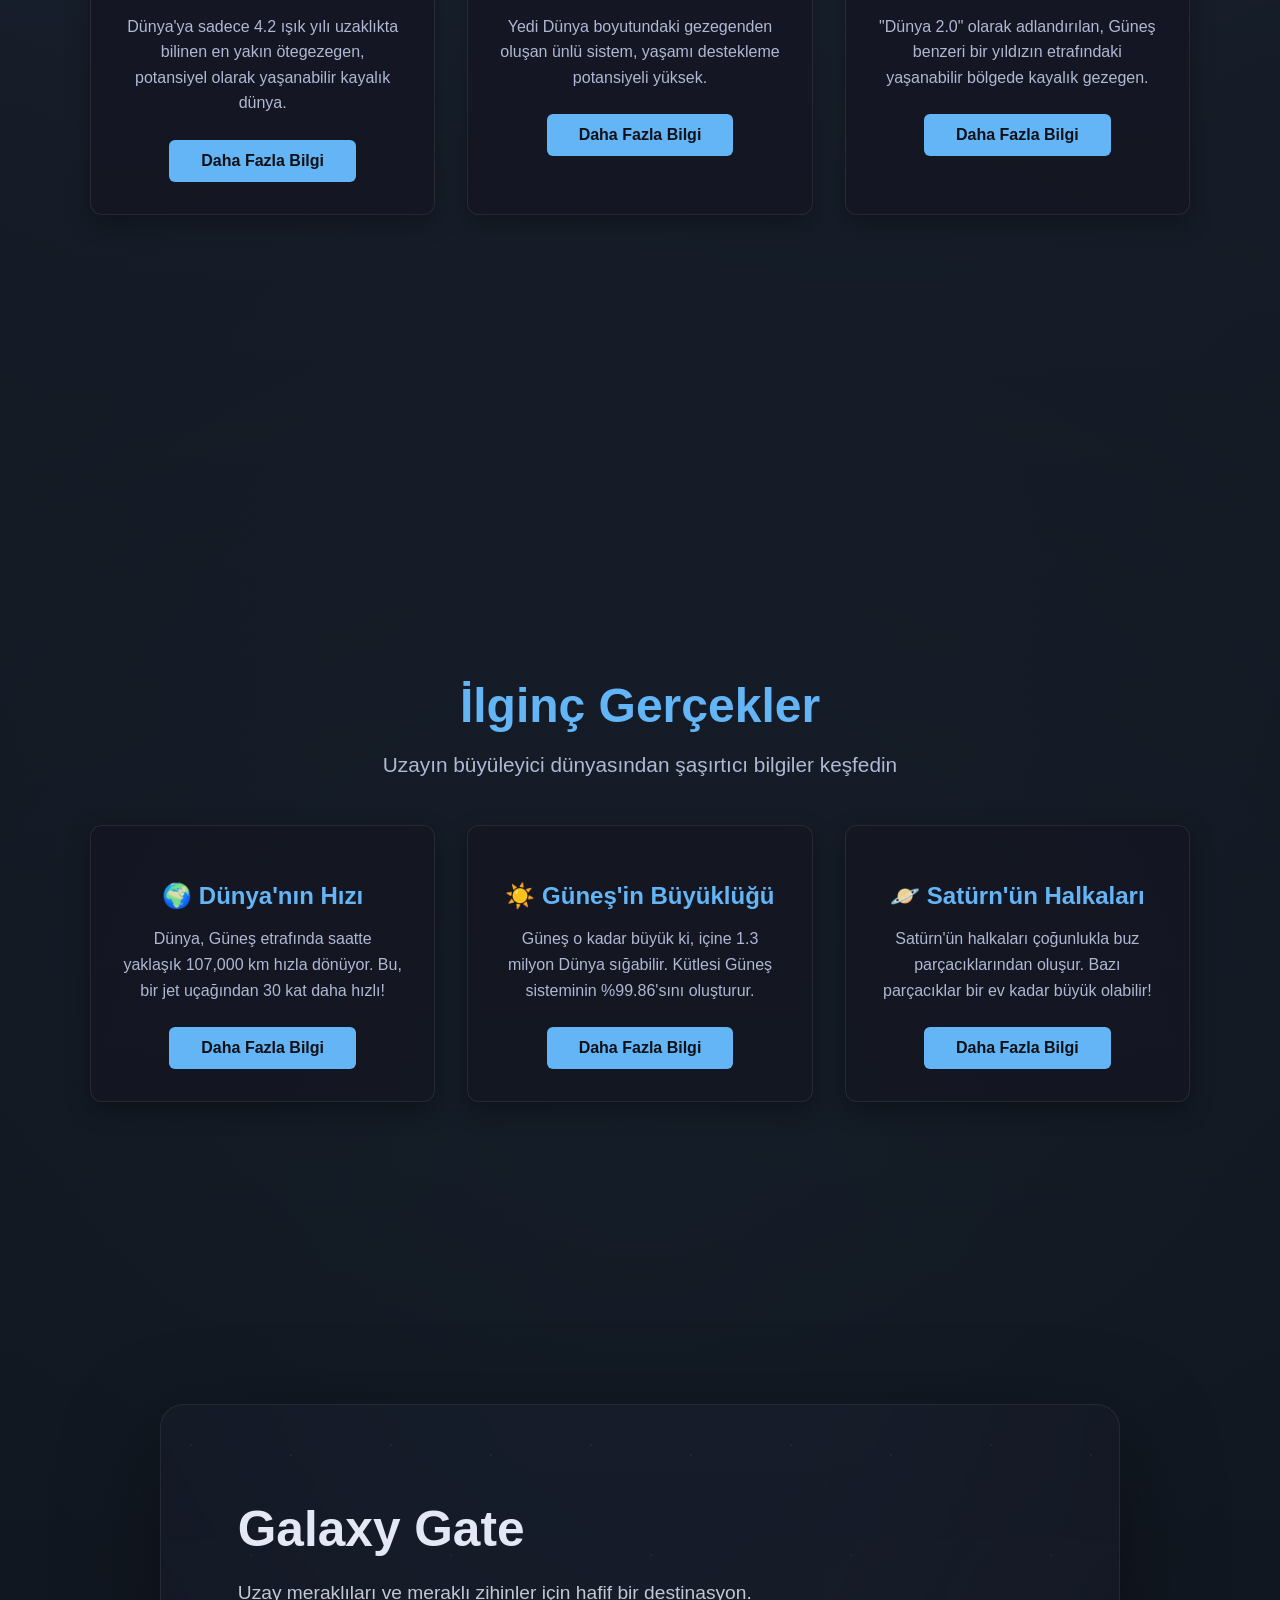
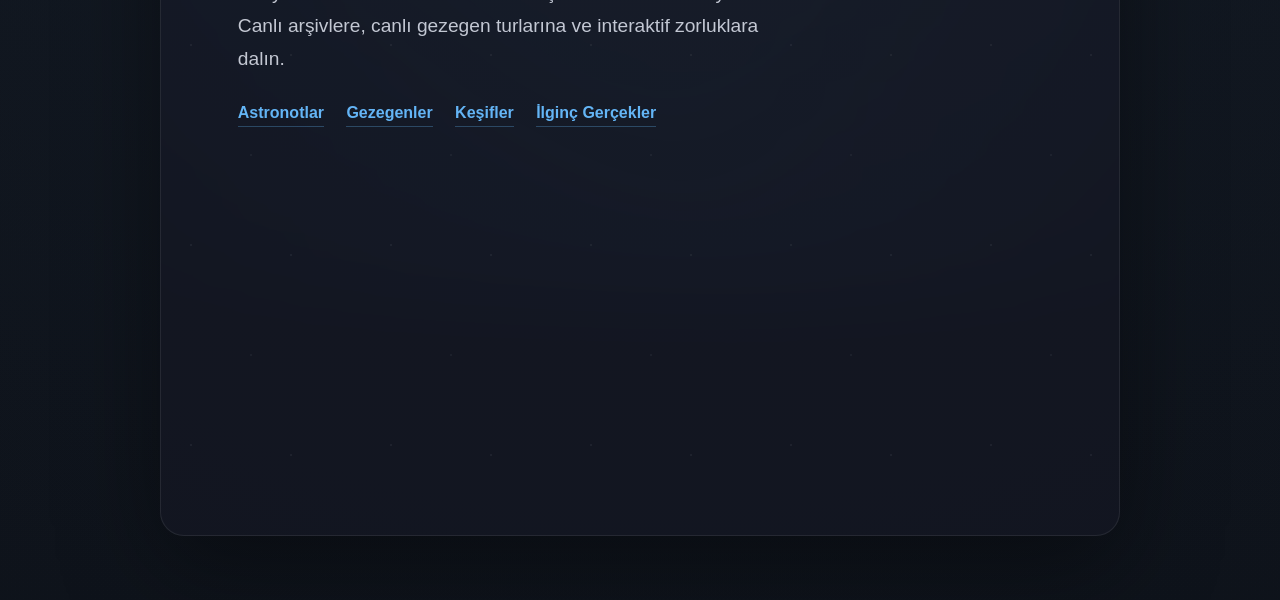
==== commit 8b5ddc83: "تحسينات التصميم: تحديث اللوان والتناسق في جميع الصفحات" ====
--- a/index.html
+++ b/index.html
@@ -10,11 +10,11 @@
     <header class="top-bar">
       <div class="top-bar__brand">Galaxy Gate</div>
       <nav class="top-bar__nav">
-        <a href="#hero">Ana Sayfa</a>
-        <a href="#astronauts">Astronotlar</a>
-        <a href="#planets">Gezegenler</a>
-        <a href="#discoveries">Keşifler</a>
-        <a href="#facts">İlginç Gerçekler</a>
+        <a href="#hero" class="nav-link">Ana Sayfa</a>
+        <a href="#astronauts" class="nav-link">Astronotlar</a>
+        <a href="#planets" class="nav-link">Gezegenler</a>
+        <a href="#discoveries" class="nav-link">Keşifler</a>
+        <a href="#facts" class="nav-link">İlginç Gerçekler</a>
       </nav>
     </header>
 
--- a/CSS/home.css
+++ b/CSS/home.css
@@ -1,14 +1,14 @@
 :root {
   color-scheme: dark;
-  --bg-gradient: radial-gradient(circle at top, #1c2040 0%, #050713 70%, #010104 100%);
-  --text-primary: #f3f5ff;
-  --text-secondary: #c3c6f2;
-  --accent: #e0c341;
-  --accent-strong: #f5d861;
-  --surface: rgba(7, 9, 18, 0.72);
-  --card-bg: rgba(12, 14, 28, 0.85);
-  --border-light: rgba(255, 255, 255, 0.05);
-  --shadow: 0 20px 60px rgba(0, 0, 0, 0.4);
+  --bg-gradient: radial-gradient(circle at top, #1a1d2e 0%, #0f1118 70%, #0a0b10 100%);
+  --text-primary: #e8eaf6;
+  --text-secondary: #b0b8d4;
+  --accent: #64b5f6;
+  --accent-strong: #90caf9;
+  --surface: rgba(15, 17, 26, 0.75);
+  --card-bg: rgba(20, 23, 35, 0.85);
+  --border-light: rgba(255, 255, 255, 0.08);
+  --shadow: 0 20px 60px rgba(0, 0, 0, 0.3);
   --transition: 320ms cubic-bezier(0.22, 1, 0.36, 1);
   --transition-fast: 200ms cubic-bezier(0.22, 1, 0.36, 1);
   --font-primary: "Segoe UI", "Cairo", sans-serif;
@@ -29,9 +29,9 @@
 body {
   margin: 0;
   padding: 0;
-  background: radial-gradient(circle at 20% 20%, rgba(64, 76, 168, 0.25), transparent 55%),
-    radial-gradient(circle at 80% 15%, rgba(128, 83, 196, 0.22), transparent 60%),
-    radial-gradient(circle at 50% 80%, rgba(18, 37, 112, 0.35), transparent 70%),
+  background: radial-gradient(circle at 20% 20%, rgba(100, 181, 246, 0.12), transparent 55%),
+    radial-gradient(circle at 80% 15%, rgba(144, 202, 249, 0.1), transparent 60%),
+    radial-gradient(circle at 50% 80%, rgba(100, 181, 246, 0.08), transparent 70%),
     var(--bg-gradient);
   color: var(--text-primary);
   font-family: var(--font-primary);
@@ -44,11 +44,11 @@
   content: "";
   position: fixed;
   inset: -10% -20% -30% -20%;
-  background: radial-gradient(circle at 10% 15%, rgba(255, 198, 92, 0.15), transparent 55%),
-    radial-gradient(circle at 85% 20%, rgba(73, 135, 255, 0.28), transparent 45%),
-    radial-gradient(circle at 40% 75%, rgba(151, 85, 255, 0.18), transparent 60%);
+  background: radial-gradient(circle at 10% 15%, rgba(100, 181, 246, 0.08), transparent 55%),
+    radial-gradient(circle at 85% 20%, rgba(144, 202, 249, 0.1), transparent 45%),
+    radial-gradient(circle at 40% 75%, rgba(100, 181, 246, 0.06), transparent 60%);
   filter: blur(140px);
-  opacity: 0.75;
+  opacity: 0.6;
   pointer-events: none;
   z-index: 0;
 }
@@ -58,12 +58,12 @@
   position: fixed;
   inset: 0;
   background-image:
-    radial-gradient(1px 1px at 15% 35%, rgba(255, 255, 255, 0.45), transparent),
-    radial-gradient(1.4px 1.4px at 65% 20%, rgba(255, 255, 255, 0.35), transparent),
-    radial-gradient(1.2px 1.2px at 35% 75%, rgba(255, 255, 255, 0.4), transparent);
+    radial-gradient(1px 1px at 15% 35%, rgba(255, 255, 255, 0.25), transparent),
+    radial-gradient(1.4px 1.4px at 65% 20%, rgba(255, 255, 255, 0.2), transparent),
+    radial-gradient(1.2px 1.2px at 35% 75%, rgba(255, 255, 255, 0.22), transparent);
   background-size: 220px 220px;
   mix-blend-mode: screen;
-  opacity: 0.35;
+  opacity: 0.25;
   animation: driftStars 28s linear infinite;
   pointer-events: none;
   z-index: 0;
@@ -88,45 +88,61 @@
   z-index: 30;
   display: flex;
   align-items: center;
-  justify-content: space-between;
+  gap: 2rem;
   padding: 0.75rem 2.5rem;
-  background: rgba(4, 6, 15, 0.65);
-  backdrop-filter: blur(18px);
-  border-bottom: 1px solid rgba(255, 255, 255, 0.04);
+  background: rgba(15, 17, 26, 0.85);
+  backdrop-filter: blur(20px);
+  border-bottom: 1px solid rgba(255, 255, 255, 0.06);
 }
 
 .top-bar__brand {
   font-weight: 700;
   letter-spacing: 0.12em;
   text-transform: uppercase;
+  color: var(--accent);
+  font-size: 1.1rem;
+  white-space: nowrap;
 }
 
 .top-bar__nav {
   display: flex;
   align-items: center;
-  gap: 1rem;
+  gap: 0.5rem;
   font-size: 0.95rem;
   flex-wrap: wrap;
 }
 
-.top-bar__nav a {
-  padding: 0.35rem 0.8rem;
-  border-radius: 999px;
-  border: 1px solid rgba(224, 195, 65, 0.35);
-  transition: background 200ms ease, color 200ms ease;
-}
-
-.top-bar__nav a:hover,
-.top-bar__nav a:focus-visible {
-  background: rgba(224, 195, 65, 0.16);
-  color: var(--accent-strong);
+.top-bar__nav .nav-link {
+  padding: 0.5rem 1rem;
+  border-radius: 6px;
+  border: none;
+  background: transparent;
+  color: var(--text-secondary);
+  transition: all 0.25s ease;
+  font-weight: 500;
+  text-decoration: none;
+  display: inline-flex;
+  align-items: center;
+  justify-content: center;
+}
+
+
+.top-bar__nav .nav-link:hover,
+.top-bar__nav .nav-link:focus-visible {
+  background: rgba(100, 181, 246, 0.15);
+  color: var(--accent);
+  transform: translateY(-1px);
+}
+
+.top-bar__nav .nav-link:active {
+  transform: translateY(0);
 }
 
 .sections {
   position: relative;
-  height: 100vh;
-  overflow-y: auto;
-  scroll-snap-type: y mandatory;
+  width: 100%;
+  overflow-y: visible;
+  scroll-snap-type: y proximity;
   scroll-behavior: smooth;
   padding-left: 0;
   perspective: 1200px;
@@ -167,9 +183,9 @@
 }
 
 .gg-section--hero .section-inner {
-  background: rgba(8, 10, 24, 0.72);
+  background: rgba(20, 23, 35, 0.75);
   border: 1px solid var(--border-light);
-  box-shadow: 0 40px 120px rgba(7, 9, 20, 0.55);
+  box-shadow: 0 30px 100px rgba(0, 0, 0, 0.4);
 }
 
 .section-inner {
@@ -179,8 +195,8 @@
   margin-right: auto;
   padding: clamp(2rem, 4vh, 3rem);
   background: var(--surface);
-  border-radius: 28px;
-  border: 1px solid rgba(255, 255, 255, 0.04);
+  border-radius: 20px;
+  border: 1px solid var(--border-light);
   box-shadow: var(--shadow);
   display: flex;
   flex-direction: column;
@@ -235,18 +251,33 @@
   position: relative;
   overflow: hidden;
   padding: 0.85rem 1.8rem;
-  border-radius: 999px;
+  border-radius: 8px;
   background: var(--accent);
-  color: #1b1d31;
-  font-weight: 700;
-  letter-spacing: 0.08em;
+  color: #0f1118;
+  font-weight: 600;
+  letter-spacing: 0.05em;
   text-transform: uppercase;
+  border: none;
+  cursor: pointer;
+  transition: all 0.25s ease;
+}
+
+.cta:hover {
+  background: var(--accent-strong);
+  transform: translateY(-2px);
+  box-shadow: 0 8px 20px rgba(100, 181, 246, 0.3);
 }
 
 .cta--secondary {
   background: transparent;
-  border: 1px solid rgba(224, 195, 65, 0.4);
+  border: 1.5px solid var(--accent);
+  color: var(--accent);
+}
+
+.cta--secondary:hover {
+  background: rgba(100, 181, 246, 0.15);
   color: var(--accent-strong);
+  border-color: var(--accent-strong);
 }
 
 .cta::after {
@@ -265,11 +296,11 @@
 .hero-background {
   position: absolute;
   inset: -25% -15%;
-  background: radial-gradient(circle at 30% 20%, rgba(255, 215, 125, 0.28), transparent 55%),
-    radial-gradient(circle at 70% 15%, rgba(96, 140, 255, 0.22), transparent 60%),
-    radial-gradient(circle at 50% 85%, rgba(146, 91, 255, 0.18), transparent 70%);
+  background: radial-gradient(circle at 30% 20%, rgba(100, 181, 246, 0.08), transparent 55%),
+    radial-gradient(circle at 70% 15%, rgba(144, 202, 249, 0.06), transparent 60%),
+    radial-gradient(circle at 50% 85%, rgba(100, 181, 246, 0.05), transparent 70%);
   filter: blur(60px);
-  opacity: 0.9;
+  opacity: 0.7;
   animation: heroPulse 16s ease-in-out infinite;
   pointer-events: none;
 }
@@ -285,39 +316,283 @@
   }
 }
 
+/* Tablet and smaller desktop */
 @media (max-width: 1100px) {
   .sections {
     padding-left: 0;
   }
-}
-
+
+  .section-inner {
+    padding: clamp(1.5rem, 3vh, 2.5rem);
+  }
+
+  .feature-content {
+    padding: 0 1rem;
+  }
+}
+
+/* Mobile and small tablets */
 @media (max-width: 780px) {
   body {
     overflow: auto;
   }
 
   .top-bar {
-    padding: 0.65rem 1.2rem;
+    padding: 0.75rem 1rem;
+    flex-direction: row;
+    align-items: center;
+    gap: 1.5rem;
+  }
+
+  .top-bar__brand {
+    font-size: 0.9rem;
+    letter-spacing: 0.1em;
+  }
+
+  .top-bar__nav {
+    display: flex;
     flex-wrap: wrap;
-    gap: 0.75rem;
-  }
-
-  .top-bar__nav {
-    flex-wrap: wrap;
-    justify-content: flex-start;
+    gap: 0.5rem;
+    font-size: 0.85rem;
+    flex: 1;
+  }
+
+  .top-bar__nav .nav-link {
+    padding: 0.4rem 0.8rem;
+    font-size: 0.85rem;
   }
 
   .sections {
     height: auto;
     overflow: visible;
     perspective: none;
+    scroll-snap-type: none;
   }
 
   .gg-section {
     min-height: auto;
-    padding: 6rem 1.8rem 3rem;
+    padding: 5rem 1rem 2rem;
     transform: none !important;
     opacity: 1 !important;
+  }
+
+  .gg-section:first-of-type {
+    padding-top: calc(8rem + var(--top-offset));
+  }
+
+  .feature-section {
+    padding: 4rem 1rem 2rem;
+    min-height: auto;
+  }
+
+  .section-inner {
+    padding: clamp(1.5rem, 4vh, 2rem);
+    border-radius: 20px;
+    gap: 1.5rem;
+  }
+
+  .section-content h1 {
+    font-size: clamp(1.8rem, 6vw, 2.5rem);
+    line-height: 1.2;
+  }
+
+  .section-content p {
+    font-size: clamp(0.95rem, 3vw, 1.1rem);
+    line-height: 1.6;
+  }
+
+  .cta-row {
+    flex-direction: column;
+    gap: 0.75rem;
+  }
+
+  .cta {
+    width: 100%;
+    text-align: center;
+    padding: 0.9rem 1.5rem;
+    font-size: 0.85rem;
+  }
+
+  .feature-content {
+    padding: 0;
+  }
+
+  .section-title {
+    font-size: clamp(1.8rem, 6vw, 2.5rem);
+    margin-bottom: 0.75rem;
+  }
+
+  .section-subtitle {
+    font-size: clamp(0.95rem, 3vw, 1.1rem);
+    margin-bottom: 2rem;
+    padding: 0 0.5rem;
+  }
+
+  .feature-grid {
+    grid-template-columns: 1fr;
+    gap: 1.5rem;
+    margin-top: 2rem;
+    padding: 0 0.5rem;
+  }
+
+  .feature-card {
+    padding: 1.5rem;
+  }
+
+  .feature-card h3 {
+    font-size: 1.2rem;
+  }
+
+  .feature-card p {
+    font-size: 0.95rem;
+  }
+
+  .astronauts-preview {
+    grid-template-columns: repeat(auto-fit, minmax(150px, 1fr));
+    gap: 1rem;
+    padding: 0 0.5rem;
+  }
+
+  .astronaut-preview-card img {
+    height: 200px;
+  }
+
+  .astronaut-preview-card .card-info {
+    padding: 0.75rem;
+  }
+
+  .astronaut-preview-card h4 {
+    font-size: 0.9rem;
+  }
+
+  .astronaut-preview-card p {
+    font-size: 0.8rem;
+  }
+
+  .planets-preview {
+    grid-template-columns: repeat(2, 1fr);
+    gap: 1rem;
+    padding: 0 0.5rem;
+  }
+
+  .planet-preview-item {
+    padding: 1rem;
+  }
+
+  .planet-preview-item .planet-icon {
+    font-size: 2.5rem;
+    margin-bottom: 0.5rem;
+  }
+
+  .planet-preview-item h4 {
+    font-size: 0.9rem;
+    margin-top: 0.5rem;
+  }
+
+  .planet-preview-item p {
+    font-size: 0.75rem;
+  }
+
+  /* إخفاء الكواكب على الهاتف لتجنب تغطية النصوص */
+  .hero-celestials {
+    display: none;
+  }
+
+  .hero-backdrop__planet {
+    display: none;
+  }
+
+  /* تقليل تأثير الخلفية على الهاتف */
+  .hero-backdrop__gradient {
+    opacity: 0.3;
+  }
+
+  .hero-backdrop__stars {
+    opacity: 0.2;
+  }
+
+  .section-inner--foot {
+    padding: clamp(2rem, 5vh, 3rem) clamp(1.5rem, 4vw, 2.5rem);
+    border-radius: 24px;
+  }
+
+  .footer-heading {
+    font-size: clamp(1.8rem, 6vw, 2.5rem);
+  }
+
+  .footer-description {
+    font-size: clamp(0.95rem, 3vw, 1.1rem);
+    max-width: 100%;
+  }
+
+  .footer-links {
+    flex-direction: column;
+    gap: 1rem;
+    align-items: flex-start;
+  }
+
+  .footer-links a {
+    font-size: 0.95rem;
+  }
+
+  .cta-center {
+    margin-top: 2rem;
+    padding: 0 0.5rem;
+  }
+}
+
+/* Very small phones */
+@media (max-width: 480px) {
+  .top-bar {
+    padding: 0.6rem 0.75rem;
+  }
+
+  .top-bar__brand {
+    font-size: 0.8rem;
+  }
+
+  .top-bar__nav {
+    font-size: 0.75rem;
+  }
+
+  .top-bar__nav .nav-link {
+    padding: 0.35rem 0.7rem;
+    font-size: 0.75rem;
+  }
+
+  .gg-section {
+    padding: 4.5rem 0.75rem 1.5rem;
+  }
+
+  .gg-section:first-of-type {
+    padding-top: calc(7rem + var(--top-offset));
+  }
+
+  .feature-section {
+    padding: 3.5rem 0.75rem 1.5rem;
+  }
+
+  .section-inner {
+    padding: 1.25rem;
+    border-radius: 16px;
+  }
+
+  .planets-preview {
+    grid-template-columns: repeat(2, 1fr);
+    gap: 0.75rem;
+  }
+
+  .astronauts-preview {
+    grid-template-columns: 1fr;
+    gap: 1rem;
+  }
+
+  .feature-grid {
+    gap: 1.25rem;
+  }
+
+  .feature-card {
+    padding: 1.25rem;
   }
 }
 
@@ -345,11 +620,11 @@
   position: absolute;
   inset: -40% -25% 10% -25%;
   background:
-    radial-gradient(circle at 20% 15%, rgba(255, 238, 186, 0.12), transparent 45%),
-    radial-gradient(circle at 75% 20%, rgba(110, 182, 255, 0.18), transparent 50%),
-    radial-gradient(circle at 40% 85%, rgba(117, 94, 255, 0.22), transparent 65%);
+    radial-gradient(circle at 20% 15%, rgba(100, 181, 246, 0.06), transparent 45%),
+    radial-gradient(circle at 75% 20%, rgba(144, 202, 249, 0.08), transparent 50%),
+    radial-gradient(circle at 40% 85%, rgba(100, 181, 246, 0.05), transparent 65%);
   filter: blur(70px);
-  opacity: 0.85;
+  opacity: 0.6;
   animation: heroDrift 26s ease-in-out infinite;
   pointer-events: none;
 }
@@ -434,11 +709,11 @@
   position: absolute;
   inset: 0;
   background:
-    radial-gradient(circle at 15% 35%, rgba(255, 214, 163, 0.25), transparent 55%),
-    radial-gradient(circle at 65% 20%, rgba(115, 173, 255, 0.18), transparent 60%),
-    radial-gradient(circle at 85% 70%, rgba(141, 98, 255, 0.22), transparent 65%);
+    radial-gradient(circle at 15% 35%, rgba(100, 181, 246, 0.06), transparent 55%),
+    radial-gradient(circle at 65% 20%, rgba(144, 202, 249, 0.05), transparent 60%),
+    radial-gradient(circle at 85% 70%, rgba(100, 181, 246, 0.04), transparent 65%);
   filter: blur(55px);
-  opacity: 0.75;
+  opacity: 0.5;
   animation: heroGlow 28s ease-in-out infinite;
 }
 
@@ -455,14 +730,14 @@
   position: absolute;
   inset: -10% -10% -10% -5%;
   background-image:
-    radial-gradient(1px 1px at 10% 10%, rgba(255, 255, 255, 0.45), transparent),
-    radial-gradient(1.2px 1.2px at 55% 35%, rgba(255, 255, 255, 0.35), transparent),
-    radial-gradient(1px 1px at 80% 70%, rgba(255, 255, 255, 0.4), transparent),
-    radial-gradient(2px 2px at 35% 65%, rgba(255, 255, 255, 0.22), transparent);
+    radial-gradient(1px 1px at 10% 10%, rgba(255, 255, 255, 0.25), transparent),
+    radial-gradient(1.2px 1.2px at 55% 35%, rgba(255, 255, 255, 0.2), transparent),
+    radial-gradient(1px 1px at 80% 70%, rgba(255, 255, 255, 0.22), transparent),
+    radial-gradient(2px 2px at 35% 65%, rgba(255, 255, 255, 0.15), transparent);
   background-size: 180px 180px, 240px 220px, 210px 200px, 320px 280px;
   animation: driftStars 30s linear infinite;
   mix-blend-mode: screen;
-  opacity: 0.4;
+  opacity: 0.3;
 }
 
 .hero-backdrop__planet {
@@ -491,10 +766,10 @@
   margin-left: auto;
   margin-right: auto;
   padding: clamp(2.6rem, 6vh, 4rem) clamp(2.5rem, 6vw, 4.8rem);
-  background: rgba(10, 14, 30, 0.78);
-  border-radius: 34px;
+  background: rgba(20, 23, 35, 0.75);
+  border-radius: 24px;
   border: 1px solid var(--border-light);
-  box-shadow: 0 40px 140px rgba(7, 10, 26, 0.55);
+  box-shadow: 0 30px 100px rgba(0, 0, 0, 0.4);
   position: relative;
   overflow: hidden;
 }
@@ -504,11 +779,11 @@
   position: absolute;
   inset: -40% -20% 30% -20%;
   background:
-    radial-gradient(circle at 25% 20%, rgba(255, 221, 150, 0.26), transparent 60%),
-    radial-gradient(circle at 70% 15%, rgba(145, 170, 255, 0.18), transparent 60%),
-    radial-gradient(circle at 55% 85%, rgba(147, 104, 255, 0.22), transparent 65%);
+    radial-gradient(circle at 25% 20%, rgba(100, 181, 246, 0.06), transparent 60%),
+    radial-gradient(circle at 70% 15%, rgba(144, 202, 249, 0.05), transparent 60%),
+    radial-gradient(circle at 55% 85%, rgba(100, 181, 246, 0.04), transparent 65%);
   filter: blur(50px);
-  opacity: 0.75;
+  opacity: 0.5;
   pointer-events: none;
 }
 
@@ -547,15 +822,15 @@
 }
 
 .footer-links a {
-  color: var(--accent-strong);
-  border-bottom: 1px solid rgba(224, 195, 65, 0.35);
+  color: var(--accent);
+  border-bottom: 1px solid rgba(100, 181, 246, 0.3);
   padding-bottom: 0.25rem;
   transition: color 220ms ease, border-color 220ms ease;
 }
 
 .footer-links a:hover {
-  color: #fff4c4;
-  border-color: rgba(255, 244, 196, 0.7);
+  color: var(--accent-strong);
+  border-color: rgba(144, 202, 249, 0.6);
 }
 
 /* Index page specific styles */
@@ -570,6 +845,7 @@
   color: var(--accent);
   font-size: clamp(2rem, 5vw, 3rem);
   margin-bottom: 1rem;
+  font-weight: 600;
 }
 
 .section-subtitle {
@@ -591,23 +867,25 @@
 
 .feature-card {
   background: var(--card-bg);
-  border-radius: 1rem;
+  border-radius: 12px;
   padding: 2rem;
   text-align: center;
-  box-shadow: 0 20px 60px rgba(0, 0, 0, 0.4);
-  transition: transform 0.3s ease, box-shadow 0.3s ease;
+  box-shadow: 0 8px 24px rgba(0, 0, 0, 0.3);
+  transition: transform 0.25s ease, box-shadow 0.25s ease, background 0.25s ease;
   border: 1px solid var(--border-light);
 }
 
 .feature-card:hover {
-  transform: translateY(-10px);
-  box-shadow: 0 30px 80px rgba(224, 195, 65, 0.2);
+  transform: translateY(-5px);
+  box-shadow: 0 12px 32px rgba(100, 181, 246, 0.15);
+  background: rgba(24, 27, 42, 0.9);
 }
 
 .feature-card h3 {
   color: var(--accent);
   margin-bottom: 1rem;
   font-size: 1.5rem;
+  font-weight: 600;
 }
 
 .feature-card p {
@@ -620,15 +898,18 @@
   display: inline-block;
   padding: 0.75rem 2rem;
   background: var(--accent);
-  color: #050713;
-  border-radius: 0.5rem;
-  font-weight: bold;
-  transition: background 0.3s ease;
+  color: #0f1118;
+  border-radius: 6px;
+  font-weight: 600;
+  transition: all 0.25s ease;
   text-decoration: none;
+  border: none;
 }
 
 .feature-card a:hover {
   background: var(--accent-strong);
+  transform: translateY(-2px);
+  box-shadow: 0 6px 16px rgba(100, 181, 246, 0.3);
 }
 
 .astronauts-preview {
@@ -640,15 +921,16 @@
 
 .astronaut-preview-card {
   background: var(--card-bg);
-  border-radius: 0.75rem;
+  border-radius: 12px;
   overflow: hidden;
-  box-shadow: 0 10px 30px rgba(0, 0, 0, 0.3);
-  transition: transform 0.3s ease;
+  box-shadow: 0 8px 24px rgba(0, 0, 0, 0.3);
+  transition: transform 0.25s ease, box-shadow 0.25s ease;
   border: 1px solid var(--border-light);
 }
 
 .astronaut-preview-card:hover {
-  transform: scale(1.05);
+  transform: translateY(-4px);
+  box-shadow: 0 12px 32px rgba(100, 181, 246, 0.15);
 }
 
 .astronaut-preview-card img {
@@ -666,6 +948,7 @@
   color: var(--accent);
   margin: 0;
   font-size: 1rem;
+  font-weight: 600;
 }
 
 .astronaut-preview-card p {
@@ -685,13 +968,15 @@
   text-align: center;
   padding: 1.5rem;
   background: var(--card-bg);
-  border-radius: 1rem;
-  transition: transform 0.3s ease;
+  border-radius: 12px;
+  transition: transform 0.25s ease, box-shadow 0.25s ease;
   border: 1px solid var(--border-light);
+  box-shadow: 0 4px 16px rgba(0, 0, 0, 0.2);
 }
 
 .planet-preview-item:hover {
-  transform: translateY(-10px);
+  transform: translateY(-5px);
+  box-shadow: 0 8px 24px rgba(100, 181, 246, 0.15);
 }
 
 .planet-preview-item .planet-icon {
@@ -704,6 +989,7 @@
   color: var(--accent);
   margin-top: 1rem;
   margin-bottom: 0.5rem;
+  font-weight: 600;
 }
 
 .planet-preview-item p {
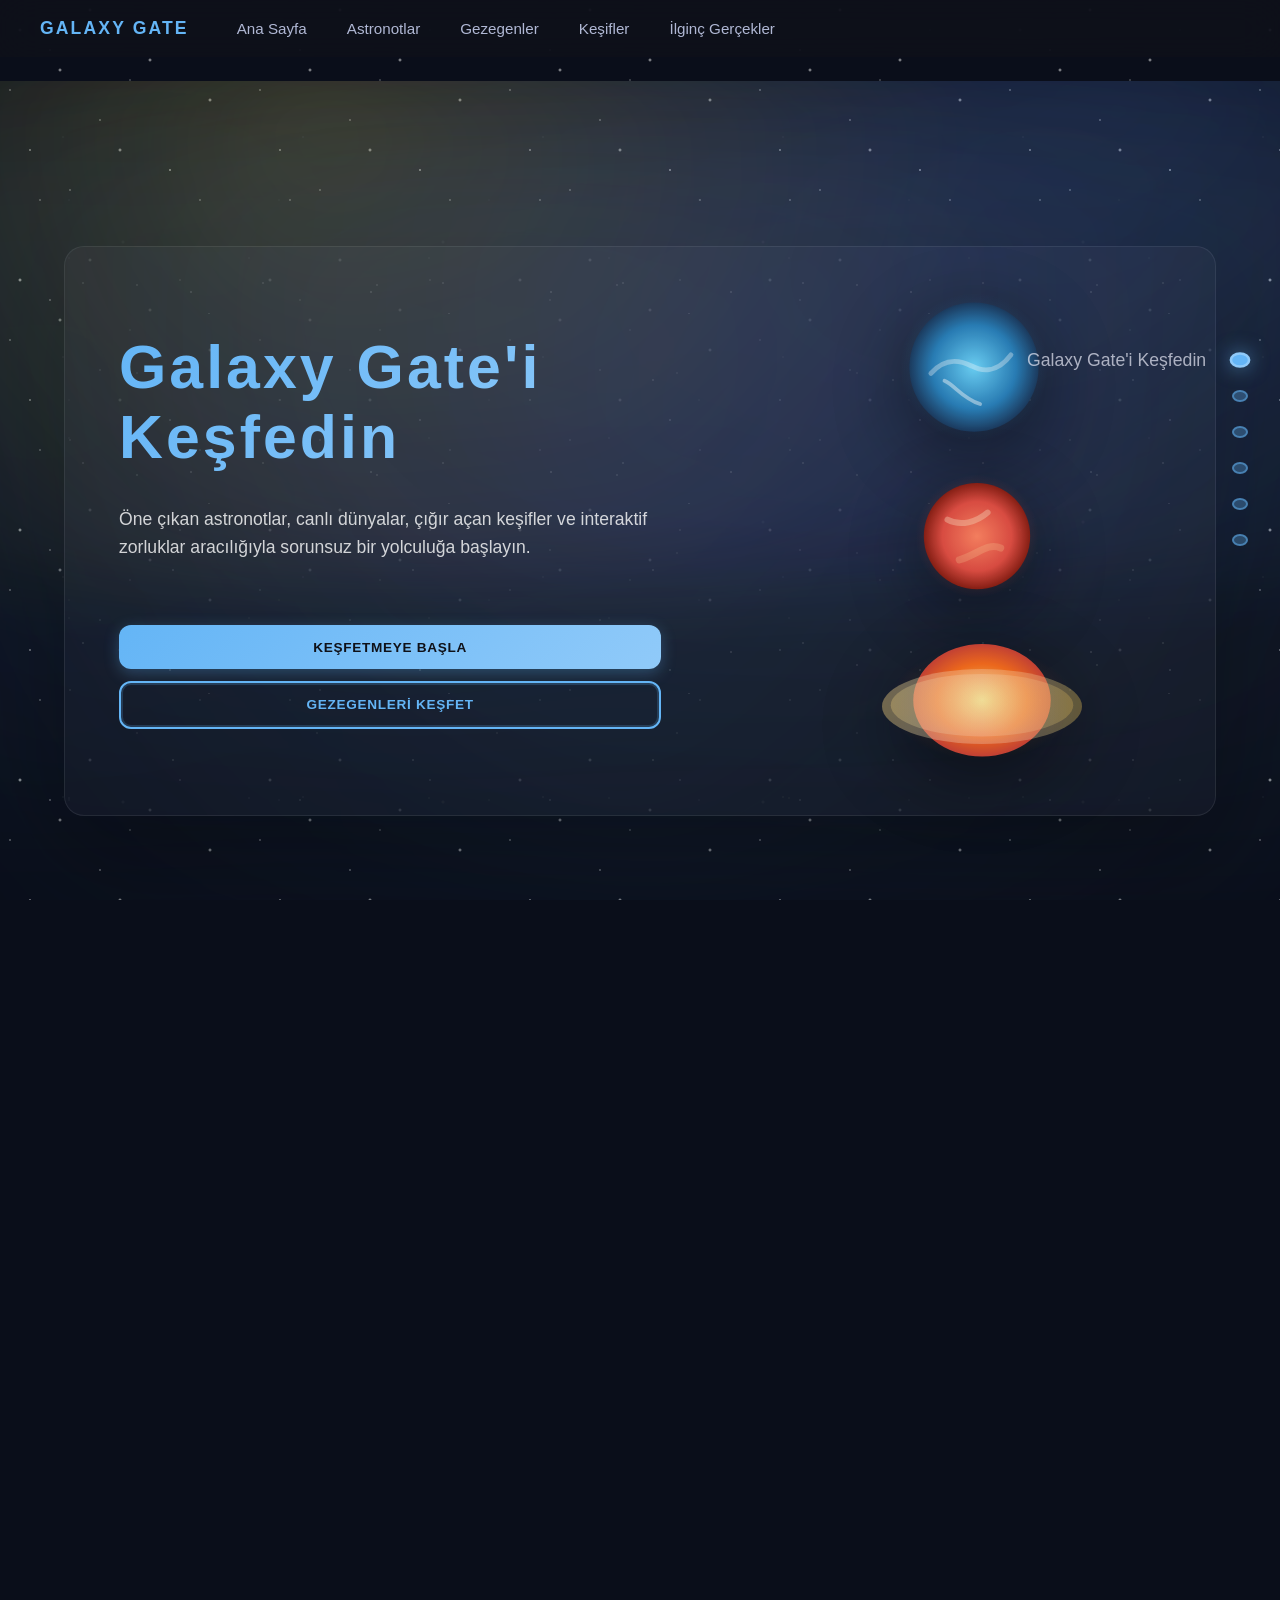
==== commit 3ae488e1: "Fix mobile responsiveness for Discoveries and Facts sections - single column layout and proper cente" ====
--- a/index.html
+++ b/index.html
@@ -7,6 +7,8 @@
     <link rel="stylesheet" href="CSS/home.css">
   </head>
   <body>
+    <script src="JS/planets-carousel.js" defer></script>
+    <script src="JS/scroll-sections.js" defer></script>
     <header class="top-bar">
       <div class="top-bar__brand">Galaxy Gate</div>
       <nav class="top-bar__nav">
@@ -93,46 +95,126 @@
           <h2 class="section-title">Gezegenler</h2>
           <p class="section-subtitle">Güneş sistemimizdeki sekiz gezegeni keşfedin</p>
           
-          <div class="planets-preview">
-            <div class="planet-preview-item">
-              <span class="planet-icon">☿️</span>
-              <h4>Merkür</h4>
-              <p>En yakın gezegen</p>
-            </div>
-            <div class="planet-preview-item">
-              <span class="planet-icon">♀️</span>
-              <h4>Venüs</h4>
-              <p>En sıcak gezegen</p>
-            </div>
-            <div class="planet-preview-item">
-              <span class="planet-icon">🌍</span>
-              <h4>Dünya</h4>
-              <p>Evimiz</p>
-            </div>
-            <div class="planet-preview-item">
-              <span class="planet-icon">♂️</span>
-              <h4>Mars</h4>
-              <p>Kırmızı gezegen</p>
-            </div>
-            <div class="planet-preview-item">
-              <span class="planet-icon">♃</span>
-              <h4>Jüpiter</h4>
-              <p>En büyük gezegen</p>
-            </div>
-            <div class="planet-preview-item">
-              <span class="planet-icon">♄</span>
-              <h4>Satürn</h4>
-              <p>Halkalı gezegen</p>
-            </div>
-            <div class="planet-preview-item">
-              <span class="planet-icon">♅</span>
-              <h4>Uranüs</h4>
-              <p>Yan yatık gezegen</p>
-            </div>
-            <div class="planet-preview-item">
-              <span class="planet-icon">♆</span>
-              <h4>Neptün</h4>
-              <p>En uzak gezegen</p>
+          <!-- 3D Planets Carousel -->
+          <div class="planets-3d-container">
+            <div class="planets-3d-carousel" id="planetsCarousel">
+              <div class="planet-3d-item" data-planet="mercury">
+                <div class="planet-3d-media">
+                  <video autoplay loop muted playsinline>
+                    <source src="3D Planets/Mercury.mp4" type="video/mp4">
+                  </video>
+                </div>
+                <div class="planet-3d-info">
+                  <h3>Merkür</h3>
+                  <p>En yakın gezegen</p>
+                </div>
+              </div>
+              
+              <div class="planet-3d-item" data-planet="venus">
+                <div class="planet-3d-media">
+                  <video autoplay loop muted playsinline>
+                    <source src="3D Planets/Venus.mp4" type="video/mp4">
+                  </video>
+                </div>
+                <div class="planet-3d-info">
+                  <h3>Venüs</h3>
+                  <p>En sıcak gezegen</p>
+                </div>
+              </div>
+              
+              <div class="planet-3d-item active" data-planet="earth">
+                <div class="planet-3d-media">
+                  <video autoplay loop muted playsinline>
+                    <source src="3D Planets/Earth.mp4" type="video/mp4">
+                  </video>
+                </div>
+                <div class="planet-3d-info">
+                  <h3>Dünya</h3>
+                  <p>Evimiz</p>
+                </div>
+              </div>
+              
+              <div class="planet-3d-item" data-planet="mars">
+                <div class="planet-3d-media">
+                  <video autoplay loop muted playsinline>
+                    <source src="3D Planets/Mars.mp4" type="video/mp4">
+                  </video>
+                </div>
+                <div class="planet-3d-info">
+                  <h3>Mars</h3>
+                  <p>Kırmızı gezegen</p>
+                </div>
+              </div>
+              
+              <div class="planet-3d-item" data-planet="jupiter">
+                <div class="planet-3d-media">
+                  <video autoplay loop muted playsinline>
+                    <source src="3D Planets/Jupiter.mp4" type="video/mp4">
+                  </video>
+                </div>
+                <div class="planet-3d-info">
+                  <h3>Jüpiter</h3>
+                  <p>En büyük gezegen</p>
+                </div>
+              </div>
+              
+              <div class="planet-3d-item" data-planet="saturn">
+                <div class="planet-3d-media">
+                  <img src="3D Planets/Saturn.gif" alt="Saturn">
+                </div>
+                <div class="planet-3d-info">
+                  <h3>Satürn</h3>
+                  <p>Halkalı gezegen</p>
+                </div>
+              </div>
+              
+              <div class="planet-3d-item" data-planet="uranus">
+                <div class="planet-3d-media">
+                  <video autoplay loop muted playsinline>
+                    <source src="3D Planets/Uranus.mp4" type="video/mp4">
+                  </video>
+                </div>
+                <div class="planet-3d-info">
+                  <h3>Uranüs</h3>
+                  <p>Yan yatık gezegen</p>
+                </div>
+              </div>
+              
+              <div class="planet-3d-item" data-planet="neptune">
+                <div class="planet-3d-media">
+                  <video autoplay loop muted playsinline>
+                    <source src="3D Planets/Neptun.mp4" type="video/mp4">
+                  </video>
+                </div>
+                <div class="planet-3d-info">
+                  <h3>Neptün</h3>
+                  <p>En uzak gezegen</p>
+                </div>
+              </div>
+            </div>
+            
+            <!-- Navigation Buttons -->
+            <button class="planet-nav-btn planet-nav-prev" id="prevPlanet" aria-label="Önceki gezegen">
+              <svg width="24" height="24" viewBox="0 0 24 24" fill="none" stroke="currentColor" stroke-width="2">
+                <path d="M15 18l-6-6 6-6"/>
+              </svg>
+            </button>
+            <button class="planet-nav-btn planet-nav-next" id="nextPlanet" aria-label="Sonraki gezegen">
+              <svg width="24" height="24" viewBox="0 0 24 24" fill="none" stroke="currentColor" stroke-width="2">
+                <path d="M9 18l6-6-6-6"/>
+              </svg>
+            </button>
+            
+            <!-- Planet Indicators -->
+            <div class="planet-indicators">
+              <button class="planet-indicator" data-index="0" aria-label="Merkür"></button>
+              <button class="planet-indicator" data-index="1" aria-label="Venüs"></button>
+              <button class="planet-indicator active" data-index="2" aria-label="Dünya"></button>
+              <button class="planet-indicator" data-index="3" aria-label="Mars"></button>
+              <button class="planet-indicator" data-index="4" aria-label="Jüpiter"></button>
+              <button class="planet-indicator" data-index="5" aria-label="Satürn"></button>
+              <button class="planet-indicator" data-index="6" aria-label="Uranüs"></button>
+              <button class="planet-indicator" data-index="7" aria-label="Neptün"></button>
             </div>
           </div>
           
@@ -142,7 +224,7 @@
         </div>
       </section>
 
-      <section id="discoveries" class="gg-section feature-section">
+      <section id="discoveries" class="gg-section discoveries-section">
         <div class="feature-content">
           <h2 class="section-title">Keşifler</h2>
           <p class="section-subtitle">NASA'nın ötegezegen keşiflerini keşfedin</p>
@@ -167,7 +249,7 @@
         </div>
       </section>
 
-      <section id="facts" class="gg-section feature-section">
+      <section id="facts" class="gg-section facts-section">
         <div class="feature-content">
           <h2 class="section-title">İlginç Gerçekler</h2>
           <p class="section-subtitle">Uzayın büyüleyici dünyasından şaşırtıcı bilgiler keşfedin</p>
--- a/CSS/home.css
+++ b/CSS/home.css
@@ -29,26 +29,44 @@
 body {
   margin: 0;
   padding: 0;
-  background: radial-gradient(circle at 20% 20%, rgba(100, 181, 246, 0.12), transparent 55%),
-    radial-gradient(circle at 80% 15%, rgba(144, 202, 249, 0.1), transparent 60%),
-    radial-gradient(circle at 50% 80%, rgba(100, 181, 246, 0.08), transparent 70%),
-    var(--bg-gradient);
+  background: #0a0e1a;
   color: var(--text-primary);
   font-family: var(--font-primary);
   overflow-y: auto;
   overflow-x: hidden;
+  width: 100%;
+  height: 100%;
   min-height: 100vh;
+  position: relative;
+  box-sizing: border-box;
 }
 
 body::before {
   content: "";
   position: fixed;
-  inset: -10% -20% -30% -20%;
-  background: radial-gradient(circle at 10% 15%, rgba(100, 181, 246, 0.08), transparent 55%),
-    radial-gradient(circle at 85% 20%, rgba(144, 202, 249, 0.1), transparent 45%),
-    radial-gradient(circle at 40% 75%, rgba(100, 181, 246, 0.06), transparent 60%);
-  filter: blur(140px);
-  opacity: 0.6;
+  inset: 0;
+  background: 
+    radial-gradient(2px 2px at 20px 30px, rgba(255, 255, 255, 0.8), transparent),
+    radial-gradient(2px 2px at 60px 70px, rgba(255, 255, 255, 0.7), transparent),
+    radial-gradient(1px 1px at 50px 50px, rgba(255, 255, 255, 0.9), transparent),
+    radial-gradient(1px 1px at 130px 80px, rgba(255, 255, 255, 0.6), transparent),
+    radial-gradient(2px 2px at 90px 10px, rgba(255, 255, 255, 0.75), transparent),
+    radial-gradient(1px 1px at 10px 90px, rgba(255, 255, 255, 0.85), transparent),
+    radial-gradient(2px 2px at 120px 150px, rgba(255, 255, 255, 0.7), transparent),
+    radial-gradient(1px 1px at 200px 200px, rgba(255, 255, 255, 0.8), transparent),
+    radial-gradient(1.5px 1.5px at 30px 150px, rgba(255, 255, 255, 0.65), transparent),
+    radial-gradient(1px 1px at 180px 30px, rgba(255, 255, 255, 0.9), transparent),
+    radial-gradient(2px 2px at 210px 100px, rgba(255, 255, 255, 0.7), transparent),
+    radial-gradient(1px 1px at 40px 200px, rgba(255, 255, 255, 0.8), transparent),
+    radial-gradient(1.5px 1.5px at 170px 170px, rgba(255, 255, 255, 0.75), transparent),
+    radial-gradient(1px 1px at 100px 120px, rgba(255, 255, 255, 0.85), transparent),
+    radial-gradient(2px 2px at 150px 60px, rgba(255, 255, 255, 0.7), transparent),
+    radial-gradient(1px 1px at 70px 190px, rgba(255, 255, 255, 0.8), transparent);
+  background-size: 250px 250px;
+  background-repeat: repeat;
+  mix-blend-mode: screen;
+  opacity: 1;
+  animation: twinkling 3s ease-in-out infinite;
   pointer-events: none;
   z-index: 0;
 }
@@ -57,16 +75,19 @@
   content: "";
   position: fixed;
   inset: 0;
-  background-image:
-    radial-gradient(1px 1px at 15% 35%, rgba(255, 255, 255, 0.25), transparent),
-    radial-gradient(1.4px 1.4px at 65% 20%, rgba(255, 255, 255, 0.2), transparent),
-    radial-gradient(1.2px 1.2px at 35% 75%, rgba(255, 255, 255, 0.22), transparent);
-  background-size: 220px 220px;
-  mix-blend-mode: screen;
-  opacity: 0.25;
-  animation: driftStars 28s linear infinite;
+  background: 
+    radial-gradient(50% 50% at 20%, 30%, rgba(100, 181, 246, 0.05)),
+    radial-gradient(50% 50% at 80%, 20%, rgba(144, 202, 249, 0.03)),
+    radial-gradient(80% 80% at 50%, 60%, rgba(100, 181, 246, 0.02));
+  filter: blur(100px);
+  opacity: 0.8;
   pointer-events: none;
   z-index: 0;
+}
+
+@keyframes twinkling {
+  0%, 100% { opacity: 1; }
+  50% { opacity: 0.6; }
 }
 
 a {
@@ -78,6 +99,61 @@
 button:focus-visible {
   outline: 3px solid var(--accent);
   outline-offset: 4px;
+}
+
+/* Scroll Progress Indicator */
+.scroll-indicator {
+  position: fixed;
+  right: 2rem;
+  top: 50%;
+  transform: translateY(-50%);
+  z-index: 25;
+  display: flex;
+  flex-direction: column;
+  gap: 1.5rem;
+  pointer-events: auto;
+}
+
+.scroll-dot {
+  width: 12px;
+  height: 12px;
+  border-radius: 50%;
+  background: rgba(100, 181, 246, 0.3);
+  border: 2px solid rgba(100, 181, 246, 0.5);
+  cursor: pointer;
+  transition: all 0.3s ease;
+  position: relative;
+}
+
+.scroll-dot:hover {
+  background: rgba(100, 181, 246, 0.5);
+  transform: scale(1.2);
+}
+
+.scroll-dot.active {
+  background: var(--accent);
+  border-color: var(--accent-strong);
+  box-shadow: 0 0 15px rgba(100, 181, 246, 0.6);
+  transform: scale(1.3);
+}
+
+.scroll-dot::before {
+  content: attr(data-label);
+  position: absolute;
+  right: 2rem;
+  top: 50%;
+  transform: translateY(-50%);
+  font-size: 0.85rem;
+  color: rgba(232, 234, 246, 0.7);
+  white-space: nowrap;
+  opacity: 0;
+  transition: opacity 0.3s ease;
+  pointer-events: none;
+}
+
+.scroll-dot:hover::before,
+.scroll-dot.active::before {
+  opacity: 1;
 }
 
 .top-bar {
@@ -92,7 +168,6 @@
   padding: 0.75rem 2.5rem;
   background: rgba(15, 17, 26, 0.85);
   backdrop-filter: blur(20px);
-  border-bottom: 1px solid rgba(255, 255, 255, 0.06);
 }
 
 .top-bar__brand {
@@ -141,59 +216,132 @@
 .sections {
   position: relative;
   width: 100%;
-  overflow-y: visible;
-  scroll-snap-type: y proximity;
+  height: auto;
+  overflow-y: auto;
+  overflow-x: hidden;
+  scroll-snap-type: y mandatory;
   scroll-behavior: smooth;
   padding-left: 0;
-  perspective: 1200px;
+  z-index: 1;
   scroll-padding-top: var(--top-offset);
-  z-index: 1;
+  box-sizing: border-box;
+}
+  background: #0a0e1a;
+}
+
+.sections::before {
+  content: "";
+  position: fixed;
+  inset: 0;
+  background: 
+    radial-gradient(2px 2px at 20px 30px, rgba(255, 255, 255, 0.8), transparent),
+    radial-gradient(2px 2px at 60px 70px, rgba(255, 255, 255, 0.7), transparent),
+    radial-gradient(1px 1px at 50px 50px, rgba(255, 255, 255, 0.9), transparent),
+    radial-gradient(1px 1px at 130px 80px, rgba(255, 255, 255, 0.6), transparent),
+    radial-gradient(2px 2px at 90px 10px, rgba(255, 255, 255, 0.75), transparent),
+    radial-gradient(1px 1px at 10px 90px, rgba(255, 255, 255, 0.85), transparent),
+    radial-gradient(2px 2px at 120px 150px, rgba(255, 255, 255, 0.7), transparent),
+    radial-gradient(1px 1px at 200px 200px, rgba(255, 255, 255, 0.8), transparent),
+    radial-gradient(1.5px 1.5px at 30px 150px, rgba(255, 255, 255, 0.65), transparent),
+    radial-gradient(1px 1px at 180px 30px, rgba(255, 255, 255, 0.9), transparent),
+    radial-gradient(2px 2px at 210px 100px, rgba(255, 255, 255, 0.7), transparent),
+    radial-gradient(1px 1px at 40px 200px, rgba(255, 255, 255, 0.8), transparent),
+    radial-gradient(1.5px 1.5px at 170px 170px, rgba(255, 255, 255, 0.75), transparent),
+    radial-gradient(1px 1px at 100px 120px, rgba(255, 255, 255, 0.85), transparent),
+    radial-gradient(2px 2px at 150px 60px, rgba(255, 255, 255, 0.7), transparent),
+    radial-gradient(1px 1px at 70px 190px, rgba(255, 255, 255, 0.8), transparent);
+  background-size: 250px 250px;
+  background-repeat: repeat;
+  mix-blend-mode: screen;
+  opacity: 1;
+  animation: twinkling 3s ease-in-out infinite;
+  pointer-events: none;
+  z-index: -1;
 }
 
 .gg-section:first-of-type {
-  padding-top: calc(6.5rem + var(--top-offset));
+  padding-top: 0;
+  margin-top: var(--top-offset);
 }
 
 .gg-section {
+  width: 100%;
   min-height: 100vh;
+  height: 100vh;
   scroll-snap-align: start;
-  position: relative;
-  display: flex;
-  align-items: stretch;
-  padding: 6.5rem 6vw 4rem;
-  transform-style: preserve-3d;
-  transform: translateZ(0) scale(1) !important;
-  transition: transform var(--transition), opacity var(--transition);
-  opacity: 1 !important;
-}
-
-.gg-section.is-active {
-  transform: translateZ(0) scale(1);
-  opacity: 1;
-}
-
-.feature-section {
-  min-height: 100vh;
+  scroll-snap-stop: always;
+  position: relative;
   display: flex;
   align-items: center;
   justify-content: center;
-  padding: 6.5rem 6vw 4rem;
-  transform: translateZ(0) scale(1) !important;
-  opacity: 1 !important;
+  padding: 0;
+  overflow: hidden;
+  background: inherit;
+  box-sizing: border-box;
+}
+
+.gg-section.is-active {
+  opacity: 1;
+}
+
+.feature-section {
+  width: 100%;
+  min-height: auto;
+  height: auto;
+  display: flex;
+  align-items: center;
+  justify-content: center;
+  padding: 4rem 2rem;
+  scroll-snap-align: start;
+  scroll-snap-stop: always;
+  overflow: visible;
+}
+
+.discoveries-section,
+.facts-section {
+  min-height: 100vh;
+  height: 100vh;
+  padding: 0;
+  position: relative;
+  background: inherit;
+}
+
+.discoveries-section::before {
+  content: '';
+  position: absolute;
+  top: 0;
+  left: 0;
+  right: 0;
+  bottom: 0;
+  background: transparent;
+  pointer-events: none;
+  z-index: 0;
+}
+
+.discoveries-section .feature-content,
+.facts-section .feature-content {
+  position: relative;
+  z-index: 1;
 }
 
 .gg-section--hero .section-inner {
   background: rgba(20, 23, 35, 0.75);
   border: 1px solid var(--border-light);
   box-shadow: 0 30px 100px rgba(0, 0, 0, 0.4);
+  display: grid;
+  grid-template-columns: 1.2fr 1fr;
+  align-items: center;
+  gap: 3rem;
+  position: relative;
+  z-index: 5;
 }
 
 .section-inner {
   position: relative;
-  width: min(1100px, 100%);
+  width: min(1200px, 90%);
   margin-left: auto;
   margin-right: auto;
-  padding: clamp(2rem, 4vh, 3rem);
+  padding: clamp(2rem, 6vh, 4rem);
   background: var(--surface);
   border-radius: 20px;
   border: 1px solid var(--border-light);
@@ -201,7 +349,20 @@
   display: flex;
   flex-direction: column;
   gap: 2rem;
-  overflow: hidden;
+  overflow: visible;
+  max-height: none;
+  animation: sectionFadeIn 0.8s ease-out;
+}
+
+@keyframes sectionFadeIn {
+  from {
+    opacity: 0;
+    transform: translateY(20px);
+  }
+  to {
+    opacity: 1;
+    transform: translateY(0);
+  }
 }
 
 .section-inner::before {
@@ -231,6 +392,38 @@
   animation: driftStars 18s linear infinite;
 }
 
+/* Section Content */
+.section-content {
+  display: flex;
+  flex-direction: column;
+  gap: 2rem;
+  text-align: left;
+  position: relative;
+  z-index: 5;
+  justify-content: center;
+  padding: 2rem 0;
+}
+
+.section-content h1 {
+  font-size: clamp(2.5rem, 7vw, 3.8rem);
+  margin: 0;
+  font-weight: 700;
+  letter-spacing: 0.05em;
+  line-height: 1.15;
+  background: linear-gradient(135deg, var(--accent) 0%, var(--accent-strong) 100%);
+  -webkit-background-clip: text;
+  -webkit-text-fill-color: transparent;
+  background-clip: text;
+}
+
+.section-content p {
+  font-size: clamp(0.95rem, 2vw, 1.2rem);
+  color: rgba(255, 255, 255, 0.8);
+  margin: 0;
+  line-height: 1.7;
+  max-width: 100%;
+}
+
 @keyframes driftStars {
   from {
     background-position: 0 0, 0 0, 0 0;
@@ -243,35 +436,55 @@
 .cta-row {
   display: flex;
   flex-wrap: wrap;
-  gap: 1rem;
+  gap: 1.5rem;
+  justify-content: center;
   margin-top: 2rem;
 }
 
+.cta-center {
+  display: flex;
+  justify-content: center;
+  margin-top: 2rem;
+  width: 100%;
+}
+
 .cta {
   position: relative;
   overflow: hidden;
-  padding: 0.85rem 1.8rem;
-  border-radius: 8px;
-  background: var(--accent);
+  padding: 1rem 2.5rem;
+  border-radius: 12px;
+  background: linear-gradient(135deg, var(--accent) 0%, var(--accent-strong) 100%);
   color: #0f1118;
-  font-weight: 600;
+  font-weight: 700;
   letter-spacing: 0.05em;
   text-transform: uppercase;
   border: none;
   cursor: pointer;
-  transition: all 0.25s ease;
+  transition: all 0.3s ease;
+  font-size: 0.95rem;
+  box-shadow: 0 4px 15px rgba(100, 181, 246, 0.3);
+  display: inline-block;
 }
 
 .cta:hover {
-  background: var(--accent-strong);
-  transform: translateY(-2px);
-  box-shadow: 0 8px 20px rgba(100, 181, 246, 0.3);
+  background: linear-gradient(135deg, var(--accent-strong) 0%, var(--accent) 100%);
+  transform: translateY(-3px);
+  box-shadow: 0 8px 25px rgba(100, 181, 246, 0.5);
 }
 
 .cta--secondary {
   background: transparent;
-  border: 1.5px solid var(--accent);
+  border: 2px solid var(--accent);
   color: var(--accent);
+  box-shadow: inset 0 0 0 2px rgba(100, 181, 246, 0.2);
+}
+
+.cta--secondary:hover {
+  background: rgba(100, 181, 246, 0.15);
+  color: var(--accent-strong);
+  border-color: var(--accent-strong);
+  box-shadow: inset 0 0 20px rgba(100, 181, 246, 0.3),
+              0 8px 25px rgba(100, 181, 246, 0.4);
 }
 
 .cta--secondary:hover {
@@ -322,12 +535,43 @@
     padding-left: 0;
   }
 
+  .scroll-indicator {
+    right: 1rem;
+    gap: 1rem;
+  }
+
+  .scroll-dot {
+    width: 10px;
+    height: 10px;
+  }
+
+  .scroll-dot::before {
+    right: 1.5rem;
+    font-size: 0.75rem;
+  }
+
   .section-inner {
     padding: clamp(1.5rem, 3vh, 2.5rem);
   }
 
   .feature-content {
     padding: 0 1rem;
+  }
+
+  .feature-grid {
+    grid-template-columns: repeat(2, 1fr);
+    gap: 1.5rem;
+  }
+
+  .discoveries-section,
+  .facts-section {
+    min-height: auto;
+    height: auto;
+    padding: 3rem 2rem;
+  }
+
+  .feature-card {
+    min-height: 280px;
   }
 }
 
@@ -335,6 +579,10 @@
 @media (max-width: 780px) {
   body {
     overflow: auto;
+  }
+
+  .scroll-indicator {
+    display: none;
   }
 
   .top-bar {
@@ -371,29 +619,49 @@
 
   .gg-section {
     min-height: auto;
-    padding: 5rem 1rem 2rem;
+    height: auto;
+    padding: 4rem 0 2rem;
+    margin-top: 0;
     transform: none !important;
     opacity: 1 !important;
+    scroll-snap-align: none;
+    scroll-snap-stop: none;
   }
 
   .gg-section:first-of-type {
-    padding-top: calc(8rem + var(--top-offset));
+    padding-top: calc(5rem + var(--top-offset));
+    margin-top: 0;
   }
 
   .feature-section {
-    padding: 4rem 1rem 2rem;
+    padding: 3rem 0 2rem;
     min-height: auto;
+    height: auto;
+    scroll-snap-align: none;
+    scroll-snap-stop: none;
   }
 
   .section-inner {
     padding: clamp(1.5rem, 4vh, 2rem);
     border-radius: 20px;
     gap: 1.5rem;
+    max-height: none;
+    margin: 0 1rem;
+    grid-template-columns: 1fr;
+    display: flex;
+    flex-direction: column;
+  }
+
+  .gg-section--hero .section-inner {
+    grid-template-columns: 1fr;
+    gap: 2rem;
   }
 
   .section-content h1 {
     font-size: clamp(1.8rem, 6vw, 2.5rem);
     line-height: 1.2;
+    text-align: center;
+  }
   }
 
   .section-content p {
@@ -415,6 +683,22 @@
 
   .feature-content {
     padding: 0;
+    height: auto;
+    width: 100%;
+    max-width: 100%;
+    display: flex;
+    flex-direction: column;
+    align-items: center;
+    margin: 0 auto;
+  }
+
+  .discoveries-section,
+  .facts-section {
+    height: auto !important;
+    min-height: auto;
+    padding: 3rem 1rem 2rem !important;
+    scroll-snap-align: none;
+    scroll-snap-stop: none;
   }
 
   .section-title {
@@ -432,11 +716,16 @@
     grid-template-columns: 1fr;
     gap: 1.5rem;
     margin-top: 2rem;
-    padding: 0 0.5rem;
+    padding: 0 1rem;
+    width: 100%;
+    max-width: 100%;
+    margin-left: auto;
+    margin-right: auto;
   }
 
   .feature-card {
     padding: 1.5rem;
+    min-height: auto;
   }
 
   .feature-card h3 {
@@ -588,11 +877,17 @@
   }
 
   .feature-grid {
+    grid-template-columns: 1fr;
     gap: 1.25rem;
+    width: 100%;
+    max-width: 100%;
+    padding: 0 0.5rem;
+    margin: 0 auto;
   }
 
   .feature-card {
     padding: 1.25rem;
+    min-height: auto;
   }
 }
 
@@ -652,40 +947,48 @@
 
 .hero-celestials {
   position: absolute;
-  inset: 0;
+  right: 0;
+  top: 50%;
+  transform: translateY(-50%);
   pointer-events: none;
-  z-index: 1;
+  z-index: 2;
+  width: 40%;
+  height: 100%;
+  display: flex;
+  flex-direction: column;
+  justify-content: center;
+  align-items: center;
+  gap: 1.5rem;
+  padding-right: 2rem;
 }
 
 .hero-planet {
-  position: absolute;
-  opacity: 0.9;
+  position: relative;
+  opacity: 0.95;
   animation: floatPlanet 18s ease-in-out infinite;
+  filter: drop-shadow(0 20px 40px rgba(0, 0, 0, 0.5));
 }
 
 .hero-planet--earth {
-  width: 240px;
-  bottom: 8%;
-  left: -120px;
+  width: 160px;
   animation-delay: -4s;
+  margin-right: -10px;
 }
 
 .hero-planet--mars {
-  width: 200px;
-  top: -4%;
-  right: -80px;
+  width: 130px;
   animation-duration: 22s;
   animation-delay: -8s;
+  margin-right: -15px;
 }
 
 .hero-planet--saturn {
-  width: 310px;
-  top: 42%;
-  left: 62%;
-  max-width: 45vw;
+  width: 200px;
+  max-width: 100%;
   transform-origin: center;
   animation-duration: 24s;
   animation-delay: -2s;
+  margin-right: -25px;
 }
 
 @keyframes floatPlanet {
@@ -836,23 +1139,52 @@
 /* Index page specific styles */
 
 .feature-content {
-  width: min(1100px, 100%);
+  width: min(1200px, 90%);
   margin: 0 auto;
+  display: flex;
+  flex-direction: column;
+  gap: 2rem;
+  align-items: center;
+  padding: 4rem 2rem;
+  height: 100%;
+  justify-content: center;
 }
 
 .section-title {
   text-align: center;
   color: var(--accent);
   font-size: clamp(2rem, 5vw, 3rem);
-  margin-bottom: 1rem;
-  font-weight: 600;
+  margin: 0;
+  font-weight: 700;
+  letter-spacing: 0.03em;
+  position: relative;
+  display: inline-block;
+  background: linear-gradient(135deg, var(--accent) 0%, var(--accent-strong) 100%);
+  -webkit-background-clip: text;
+  -webkit-text-fill-color: transparent;
+  background-clip: text;
+}
+
+.section-title::after {
+  content: '';
+  position: absolute;
+  bottom: -10px;
+  left: 50%;
+  transform: translateX(-50%);
+  width: 60px;
+  height: 3px;
+  background: linear-gradient(90deg, transparent, var(--accent), transparent);
+  border-radius: 2px;
 }
 
 .section-subtitle {
   text-align: center;
-  color: var(--text-secondary);
-  font-size: clamp(1rem, 2vw, 1.3rem);
-  margin-bottom: 3rem;
+  color: rgba(255, 255, 255, 0.7);
+  font-size: clamp(1rem, 2vw, 1.2rem);
+  margin: 0;
+  font-weight: 300;
+  letter-spacing: 0.01em;
+  line-height: 1.6;
   max-width: 700px;
   margin-left: auto;
   margin-right: auto;
@@ -860,101 +1192,223 @@
 
 .feature-grid {
   display: grid;
-  grid-template-columns: repeat(auto-fit, minmax(280px, 1fr));
+  grid-template-columns: repeat(3, 1fr);
   gap: 2rem;
   margin-top: 3rem;
+  width: 100%;
+  max-width: 1200px;
 }
 
 .feature-card {
-  background: var(--card-bg);
-  border-radius: 12px;
-  padding: 2rem;
+  position: relative;
+  background: linear-gradient(135deg, rgba(30, 34, 50, 0.9) 0%, rgba(20, 23, 35, 0.95) 100%);
+  border-radius: 16px;
+  padding: 2.5rem 2rem;
   text-align: center;
-  box-shadow: 0 8px 24px rgba(0, 0, 0, 0.3);
-  transition: transform 0.25s ease, box-shadow 0.25s ease, background 0.25s ease;
-  border: 1px solid var(--border-light);
+  box-shadow: 0 10px 40px rgba(0, 0, 0, 0.4);
+  transition: all 0.35s cubic-bezier(0.25, 0.46, 0.45, 0.94);
+  border: 1px solid rgba(100, 181, 246, 0.15);
+  overflow: hidden;
+  display: flex;
+  flex-direction: column;
+  align-items: center;
+  justify-content: space-between;
+  min-height: 300px;
+}
+
+.feature-card::before {
+  content: '';
+  position: absolute;
+  top: 0;
+  left: -100%;
+  width: 100%;
+  height: 2px;
+  background: linear-gradient(90deg, transparent, rgba(100, 181, 246, 0.8), transparent);
+  transition: left 0.35s ease;
+}
+
+.feature-card:hover::before {
+  left: 100%;
+}
+
+.feature-card::after {
+  content: '';
+  position: absolute;
+  top: 0;
+  left: 0;
+  right: 0;
+  bottom: 0;
+  background: radial-gradient(circle at top right, rgba(100, 181, 246, 0.1), transparent);
+  pointer-events: none;
+  opacity: 0;
+  transition: opacity 0.35s ease;
+}
+
+.feature-card:hover::after {
+  opacity: 1;
 }
 
 .feature-card:hover {
-  transform: translateY(-5px);
-  box-shadow: 0 12px 32px rgba(100, 181, 246, 0.15);
-  background: rgba(24, 27, 42, 0.9);
+  transform: translateY(-12px) scale(1.02);
+  box-shadow: 0 20px 60px rgba(100, 181, 246, 0.25),
+              inset 0 0 30px rgba(100, 181, 246, 0.05);
+  border-color: rgba(100, 181, 246, 0.4);
+  background: linear-gradient(135deg, rgba(40, 45, 65, 1) 0%, rgba(30, 34, 50, 1) 100%);
 }
 
 .feature-card h3 {
   color: var(--accent);
   margin-bottom: 1rem;
-  font-size: 1.5rem;
-  font-weight: 600;
+  font-size: 1.6rem;
+  font-weight: 700;
+  letter-spacing: 0.02em;
+  position: relative;
+  z-index: 1;
 }
 
 .feature-card p {
-  color: var(--text-secondary);
-  line-height: 1.6;
+  color: rgba(255, 255, 255, 0.75);
+  line-height: 1.7;
   margin-bottom: 1.5rem;
+  font-size: 0.95rem;
+  flex-grow: 1;
+  position: relative;
+  z-index: 1;
 }
 
 .feature-card a {
   display: inline-block;
-  padding: 0.75rem 2rem;
-  background: var(--accent);
+  padding: 0.85rem 2.2rem;
+  background: linear-gradient(135deg, var(--accent) 0%, var(--accent-strong) 100%);
   color: #0f1118;
-  border-radius: 6px;
-  font-weight: 600;
-  transition: all 0.25s ease;
+  border-radius: 8px;
+  font-weight: 700;
+  transition: all 0.3s cubic-bezier(0.25, 0.46, 0.45, 0.94);
   text-decoration: none;
   border: none;
+  cursor: pointer;
+  font-size: 0.95rem;
+  letter-spacing: 0.05em;
+  position: relative;
+  z-index: 1;
+  box-shadow: 0 4px 15px rgba(100, 181, 246, 0.2);
+  overflow: hidden;
+}
+
+.feature-card a::before {
+  content: '';
+  position: absolute;
+  top: 0;
+  left: -100%;
+  width: 100%;
+  height: 100%;
+  background: rgba(255, 255, 255, 0.2);
+  transition: left 0.3s ease;
+}
+
+.feature-card a::after {
+  content: '';
+  position: absolute;
+  top: 50%;
+  left: 50%;
+  width: 0;
+  height: 0;
+  background: rgba(255, 255, 255, 0.15);
+  border-radius: 50%;
+  transform: translate(-50%, -50%);
+  transition: width 0.6s ease, height 0.6s ease;
+}
+
+.feature-card a:hover::before {
+  left: 100%;
+}
+
+.feature-card a:hover::after {
+  width: 300px;
+  height: 300px;
 }
 
 .feature-card a:hover {
-  background: var(--accent-strong);
-  transform: translateY(-2px);
-  box-shadow: 0 6px 16px rgba(100, 181, 246, 0.3);
+  background: linear-gradient(135deg, var(--accent-strong) 0%, var(--accent) 100%);
+  transform: translateY(-3px);
+  box-shadow: 0 8px 25px rgba(100, 181, 246, 0.4);
 }
 
 .astronauts-preview {
   display: grid;
-  grid-template-columns: repeat(auto-fit, minmax(200px, 1fr));
-  gap: 1.5rem;
+  grid-template-columns: repeat(auto-fit, minmax(220px, 1fr));
+  gap: 2rem;
   margin-top: 2rem;
+  width: 100%;
+  max-width: 1200px;
+  margin-left: auto;
+  margin-right: auto;
 }
 
 .astronaut-preview-card {
-  background: var(--card-bg);
-  border-radius: 12px;
+  background: rgba(20, 23, 35, 0.9);
+  border-radius: 16px;
   overflow: hidden;
-  box-shadow: 0 8px 24px rgba(0, 0, 0, 0.3);
-  transition: transform 0.25s ease, box-shadow 0.25s ease;
-  border: 1px solid var(--border-light);
+  box-shadow: 0 8px 24px rgba(0, 0, 0, 0.4);
+  transition: all 0.3s ease;
+  border: 1px solid rgba(100, 181, 246, 0.15);
+  animation: cardSlideIn 0.6s ease-out both;
+}
+
+.astronaut-preview-card:nth-child(1) { animation-delay: 0.1s; }
+.astronaut-preview-card:nth-child(2) { animation-delay: 0.2s; }
+.astronaut-preview-card:nth-child(3) { animation-delay: 0.3s; }
+.astronaut-preview-card:nth-child(4) { animation-delay: 0.4s; }
+
+@keyframes cardSlideIn {
+  from {
+    opacity: 0;
+    transform: translateY(30px);
+  }
+  to {
+    opacity: 1;
+    transform: translateY(0);
+  }
 }
 
 .astronaut-preview-card:hover {
-  transform: translateY(-4px);
-  box-shadow: 0 12px 32px rgba(100, 181, 246, 0.15);
+  transform: translateY(-8px);
+  box-shadow: 0 16px 40px rgba(100, 181, 246, 0.25);
+  border-color: rgba(100, 181, 246, 0.4);
 }
 
 .astronaut-preview-card img {
   width: 100%;
-  height: 250px;
+  height: 280px;
   object-fit: cover;
+  transition: transform 0.3s ease;
+}
+
+.astronaut-preview-card:hover img {
+  transform: scale(1.05);
 }
 
 .astronaut-preview-card .card-info {
-  padding: 1rem;
+  padding: 1.5rem 1rem;
   text-align: center;
+  display: flex;
+  flex-direction: column;
+  gap: 0.5rem;
 }
 
 .astronaut-preview-card h4 {
   color: var(--accent);
   margin: 0;
-  font-size: 1rem;
-  font-weight: 600;
+  font-size: 1.1rem;
+  font-weight: 700;
+  letter-spacing: 0.02em;
 }
 
 .astronaut-preview-card p {
-  color: var(--text-secondary);
-  font-size: 0.9rem;
-  margin: 0.5rem 0 0 0;
+  color: rgba(232, 234, 246, 0.7);
+  font-size: 0.95rem;
+  margin: 0;
+  font-weight: 300;
 }
 
 .planets-preview {
@@ -1002,3 +1456,342 @@
   text-align: center;
   margin-top: 3rem;
 }
+
+/* 3D Planets Carousel Styles */
+.planets-3d-container {
+  position: relative;
+  width: 100%;
+  max-width: 1200px;
+  margin: 2rem auto;
+  perspective: 2000px;
+  perspective-origin: center center;
+  min-height: 600px;
+  display: flex;
+  flex-direction: column;
+  align-items: center;
+  justify-content: center;
+  overflow: visible;
+  padding: 0 2rem;
+}
+
+.planets-3d-carousel {
+  position: relative;
+  width: 100%;
+  height: 600px;
+  transform-style: preserve-3d;
+  transition: transform 0.6s cubic-bezier(0.25, 0.46, 0.45, 0.94);
+}
+
+.planet-3d-item {
+  position: absolute !important;
+  width: 400px;
+  height: 500px;
+  left: 50%;
+  top: 50%;
+  margin-left: -200px;
+  margin-top: -250px;
+  transform-style: preserve-3d;
+  transition: all 0.6s cubic-bezier(0.25, 0.46, 0.45, 0.94);
+  cursor: pointer;
+  border-radius: 20px;
+  overflow: hidden;
+  background: rgba(20, 23, 35, 0.95);
+  border: 2px solid rgba(100, 181, 246, 0.2);
+  box-shadow: 0 20px 60px rgba(0, 0, 0, 0.5),
+              0 0 40px rgba(100, 181, 246, 0.1);
+  backface-visibility: hidden;
+  pointer-events: auto;
+  will-change: transform, opacity;
+  animation: planetFloat 0.6s ease-out;
+}
+
+.planet-3d-item:hover:not(.far-prev):not(.far-next) {
+  transform: scale(1.05);
+  border-color: rgba(100, 181, 246, 0.6);
+  box-shadow: 0 30px 80px rgba(0, 0, 0, 0.6),
+              0 0 60px rgba(100, 181, 246, 0.4);
+}
+
+@keyframes planetFloat {
+  from {
+    opacity: 0;
+    transform: translateY(30px);
+  }
+  to {
+    opacity: 1;
+    transform: translateY(0);
+  }
+}
+
+.planet-3d-item.active {
+  z-index: 10;
+  border-color: rgba(100, 181, 246, 0.8);
+  box-shadow: 0 30px 80px rgba(0, 0, 0, 0.6),
+              0 0 60px rgba(100, 181, 246, 0.3);
+  filter: brightness(1.1);
+}
+
+.planet-3d-item.prev,
+.planet-3d-item.next {
+  z-index: 5;
+  filter: brightness(0.7);
+}
+
+.planet-3d-item.far-prev,
+.planet-3d-item.far-next {
+  z-index: 1;
+  filter: brightness(0.4) blur(2px);
+  pointer-events: none;
+}
+
+.planet-3d-item.far-prev .planet-3d-media,
+.planet-3d-item.far-next .planet-3d-media {
+  pointer-events: none;
+}
+
+.planet-3d-media {
+  width: 100%;
+  height: 80%;
+  position: relative;
+  overflow: hidden;
+  background: radial-gradient(circle at center, rgba(100, 181, 246, 0.1), transparent);
+}
+
+.planet-3d-media video,
+.planet-3d-media img {
+  width: 100%;
+  height: 100%;
+  object-fit: cover;
+  object-position: center;
+  border-radius: 20px 20px 0 0;
+}
+
+.planet-3d-info {
+  position: absolute;
+  bottom: 0;
+  left: 0;
+  right: 0;
+  padding: 1.5rem;
+  background: linear-gradient(to top, rgba(15, 17, 26, 0.95), rgba(15, 17, 26, 0.7));
+  backdrop-filter: blur(10px);
+  text-align: center;
+  border-radius: 0 0 20px 20px;
+}
+
+.planet-3d-info h3 {
+  color: var(--accent);
+  font-size: 1.8rem;
+  margin: 0 0 0.5rem 0;
+  font-weight: 600;
+  text-shadow: 0 2px 10px rgba(100, 181, 246, 0.3);
+}
+
+.planet-3d-info p {
+  color: var(--text-secondary);
+  font-size: 1rem;
+  margin: 0;
+  opacity: 0.9;
+}
+
+/* Navigation Buttons */
+.planet-nav-btn {
+  position: absolute;
+  top: 50%;
+  transform: translateY(-50%);
+  width: 60px;
+  height: 60px;
+  border-radius: 50%;
+  background: rgba(100, 181, 246, 0.3) !important;
+  border: 2px solid rgba(100, 181, 246, 0.5) !important;
+  color: var(--accent) !important;
+  cursor: pointer !important;
+  display: flex !important;
+  align-items: center;
+  justify-content: center;
+  transition: all 0.3s ease;
+  z-index: 1000 !important;
+  backdrop-filter: blur(10px);
+  box-shadow: 0 8px 24px rgba(0, 0, 0, 0.3);
+  pointer-events: auto !important;
+  user-select: none;
+  -webkit-tap-highlight-color: transparent;
+  touch-action: manipulation;
+}
+
+.planet-nav-btn:hover {
+  background: rgba(100, 181, 246, 0.3);
+  border-color: var(--accent);
+  transform: translateY(-50%) scale(1.1);
+  box-shadow: 0 12px 32px rgba(100, 181, 246, 0.4);
+}
+
+.planet-nav-btn:active {
+  transform: translateY(-50%) scale(0.95);
+}
+
+.planet-nav-prev {
+  left: 0 !important;
+}
+
+.planet-nav-next {
+  right: 0 !important;
+}
+
+.planet-nav-btn svg {
+  width: 28px;
+  height: 28px;
+  stroke-width: 2.5;
+}
+
+/* Planet Indicators */
+.planet-indicators {
+  display: flex;
+  gap: 0.75rem;
+  margin-top: 2rem;
+  justify-content: center;
+  align-items: center;
+  flex-wrap: wrap;
+}
+
+.planet-indicator {
+  width: 12px;
+  height: 12px;
+  border-radius: 50%;
+  background: rgba(100, 181, 246, 0.3);
+  border: 2px solid rgba(100, 181, 246, 0.5);
+  cursor: pointer;
+  transition: all 0.3s ease;
+  padding: 0;
+  margin: 0;
+}
+
+.planet-indicator:hover {
+  background: rgba(100, 181, 246, 0.5);
+  transform: scale(1.2);
+}
+
+.planet-indicator.active {
+  background: var(--accent);
+  border-color: var(--accent-strong);
+  width: 16px;
+  height: 16px;
+  box-shadow: 0 0 20px rgba(100, 181, 246, 0.6);
+}
+
+/* Responsive Styles for 3D Carousel */
+@media (max-width: 1100px) {
+  .planets-3d-container {
+    padding: 0 80px;
+  }
+  
+  .planet-nav-prev {
+    left: 0 !important;
+  }
+  
+  .planet-nav-next {
+    right: 0 !important;
+  }
+}
+
+@media (max-width: 780px) {
+  .planets-3d-container {
+    min-height: 500px;
+    margin: 2rem auto;
+  }
+  
+  .planets-3d-carousel {
+    height: 500px;
+  }
+  
+  .planet-3d-item {
+    width: 320px;
+    height: 420px;
+    margin-left: -160px;
+    margin-top: -210px;
+  }
+  
+  .planet-3d-info h3 {
+    font-size: 1.5rem;
+  }
+  
+  .planet-3d-info p {
+    font-size: 0.9rem;
+  }
+  
+  .planet-nav-btn {
+    width: 50px;
+    height: 50px;
+  }
+  
+  .planets-3d-container {
+    padding: 0 60px;
+  }
+  
+  .planet-nav-prev {
+    left: 0 !important;
+  }
+  
+  .planet-nav-next {
+    right: 0 !important;
+  }
+  
+  .planet-nav-btn svg {
+    width: 24px;
+    height: 24px;
+  }
+  
+  .planet-indicators {
+    margin-top: 1.5rem;
+    gap: 0.5rem;
+  }
+}
+
+@media (max-width: 480px) {
+  .planets-3d-container {
+    min-height: 400px;
+    margin: 1.5rem auto;
+  }
+  
+  .planets-3d-carousel {
+    height: 400px;
+  }
+  
+  .planet-3d-item {
+    width: 280px;
+    height: 360px;
+    margin-left: -140px;
+    margin-top: -180px;
+  }
+  
+  .planet-3d-info {
+    padding: 1rem;
+  }
+  
+  .planet-3d-info h3 {
+    font-size: 1.3rem;
+  }
+  
+  .planet-3d-info p {
+    font-size: 0.85rem;
+  }
+  
+  .planet-nav-btn {
+    width: 45px;
+    height: 45px;
+  }
+  
+  .planet-nav-btn svg {
+    width: 20px;
+    height: 20px;
+  }
+  
+  .planet-indicator {
+    width: 10px;
+    height: 10px;
+  }
+  
+  .planet-indicator.active {
+    width: 14px;
+    height: 14px;
+  }
+}
